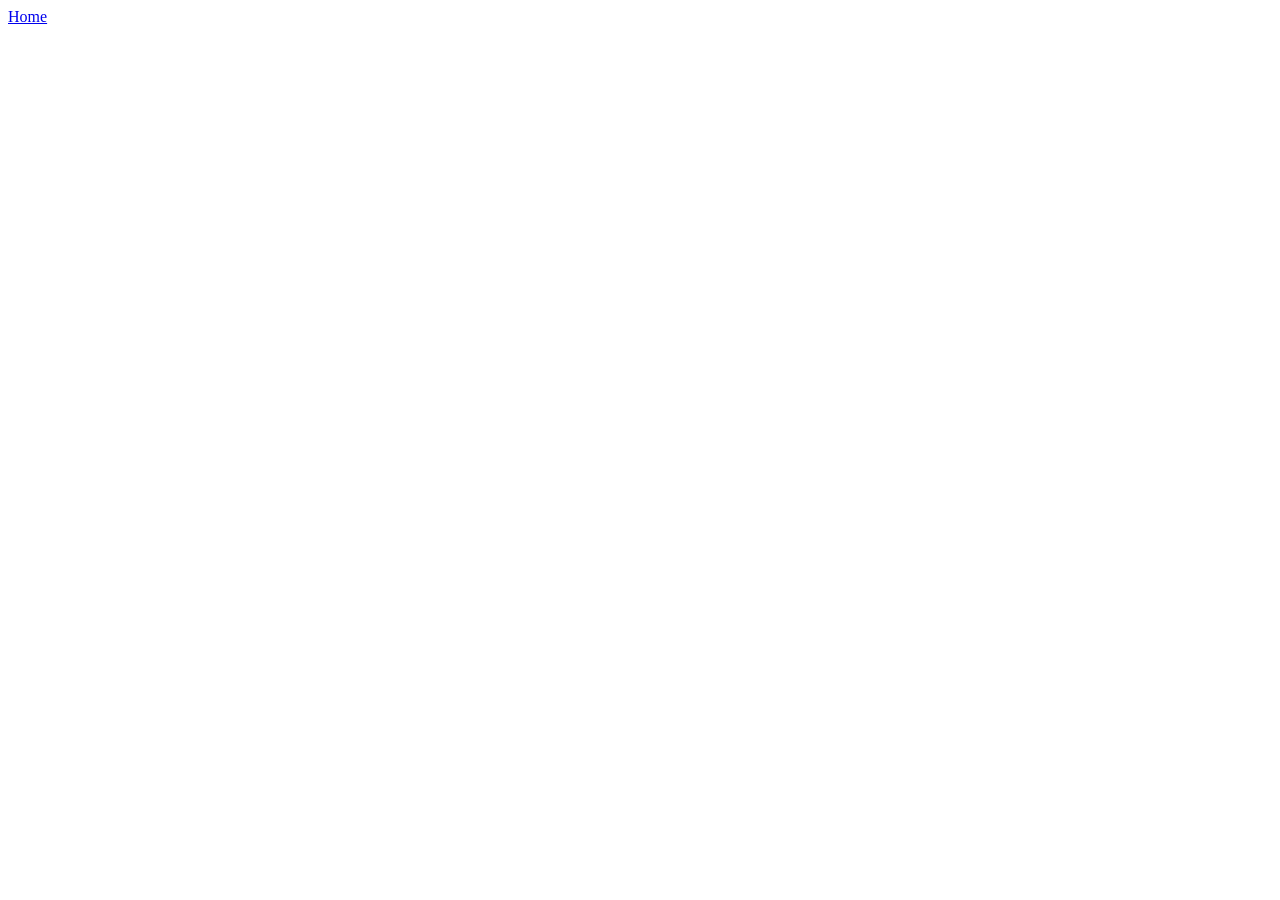
==== index.html @ dd66a7cf "Initial commit" ====
<!DOCTYPE html>
<html lang="en">
<head>
    <meta charset="UTF-8">
    <meta name="viewport" content="width=device-width, initial-scale=1.0">
    <title>Portal Page 1</title>
</head>

<body>
    <header>
        <nav>
            <a href="*">Home</a>
            <a href="*"></a>
        </nav>
    </header>
    <main>
        <h1
        <div>
            <ing src="" alt="" 
        </div>
    </main>
    </footer></footer>
</body>
</main>
</html>
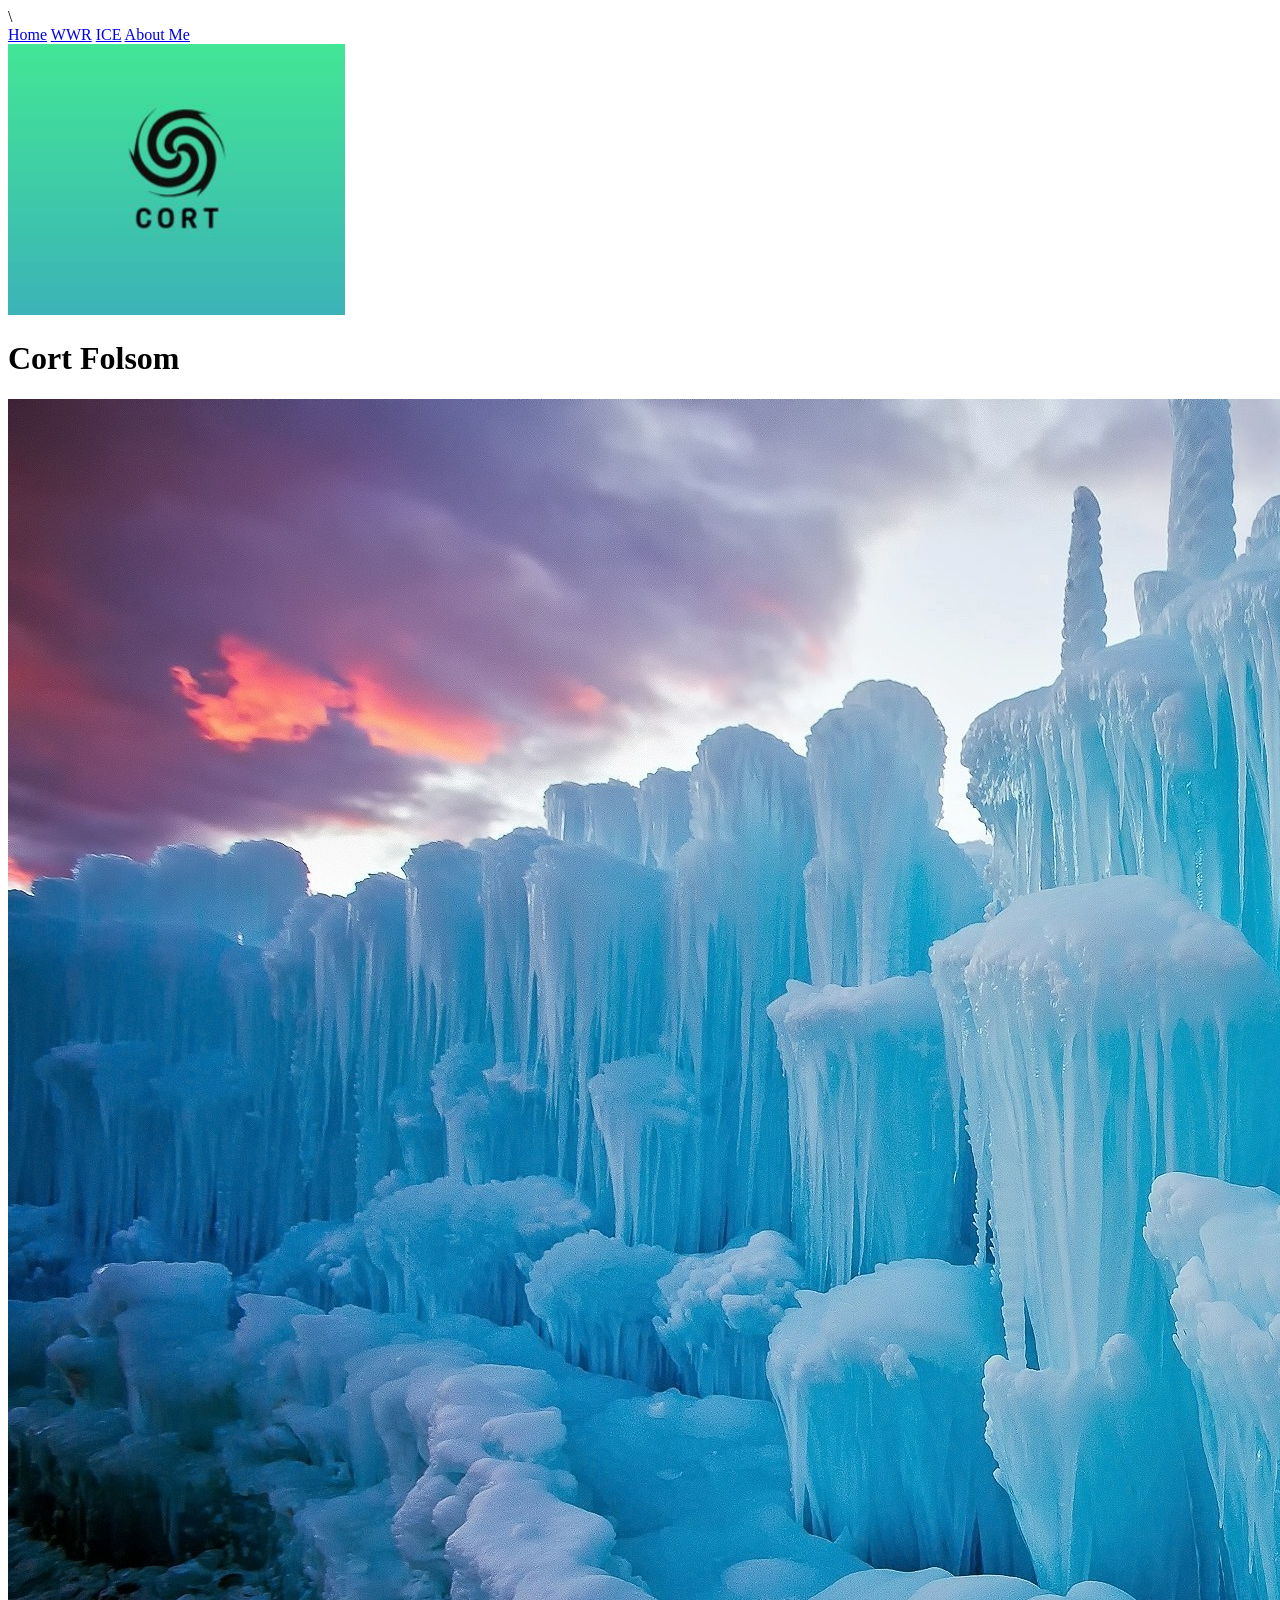
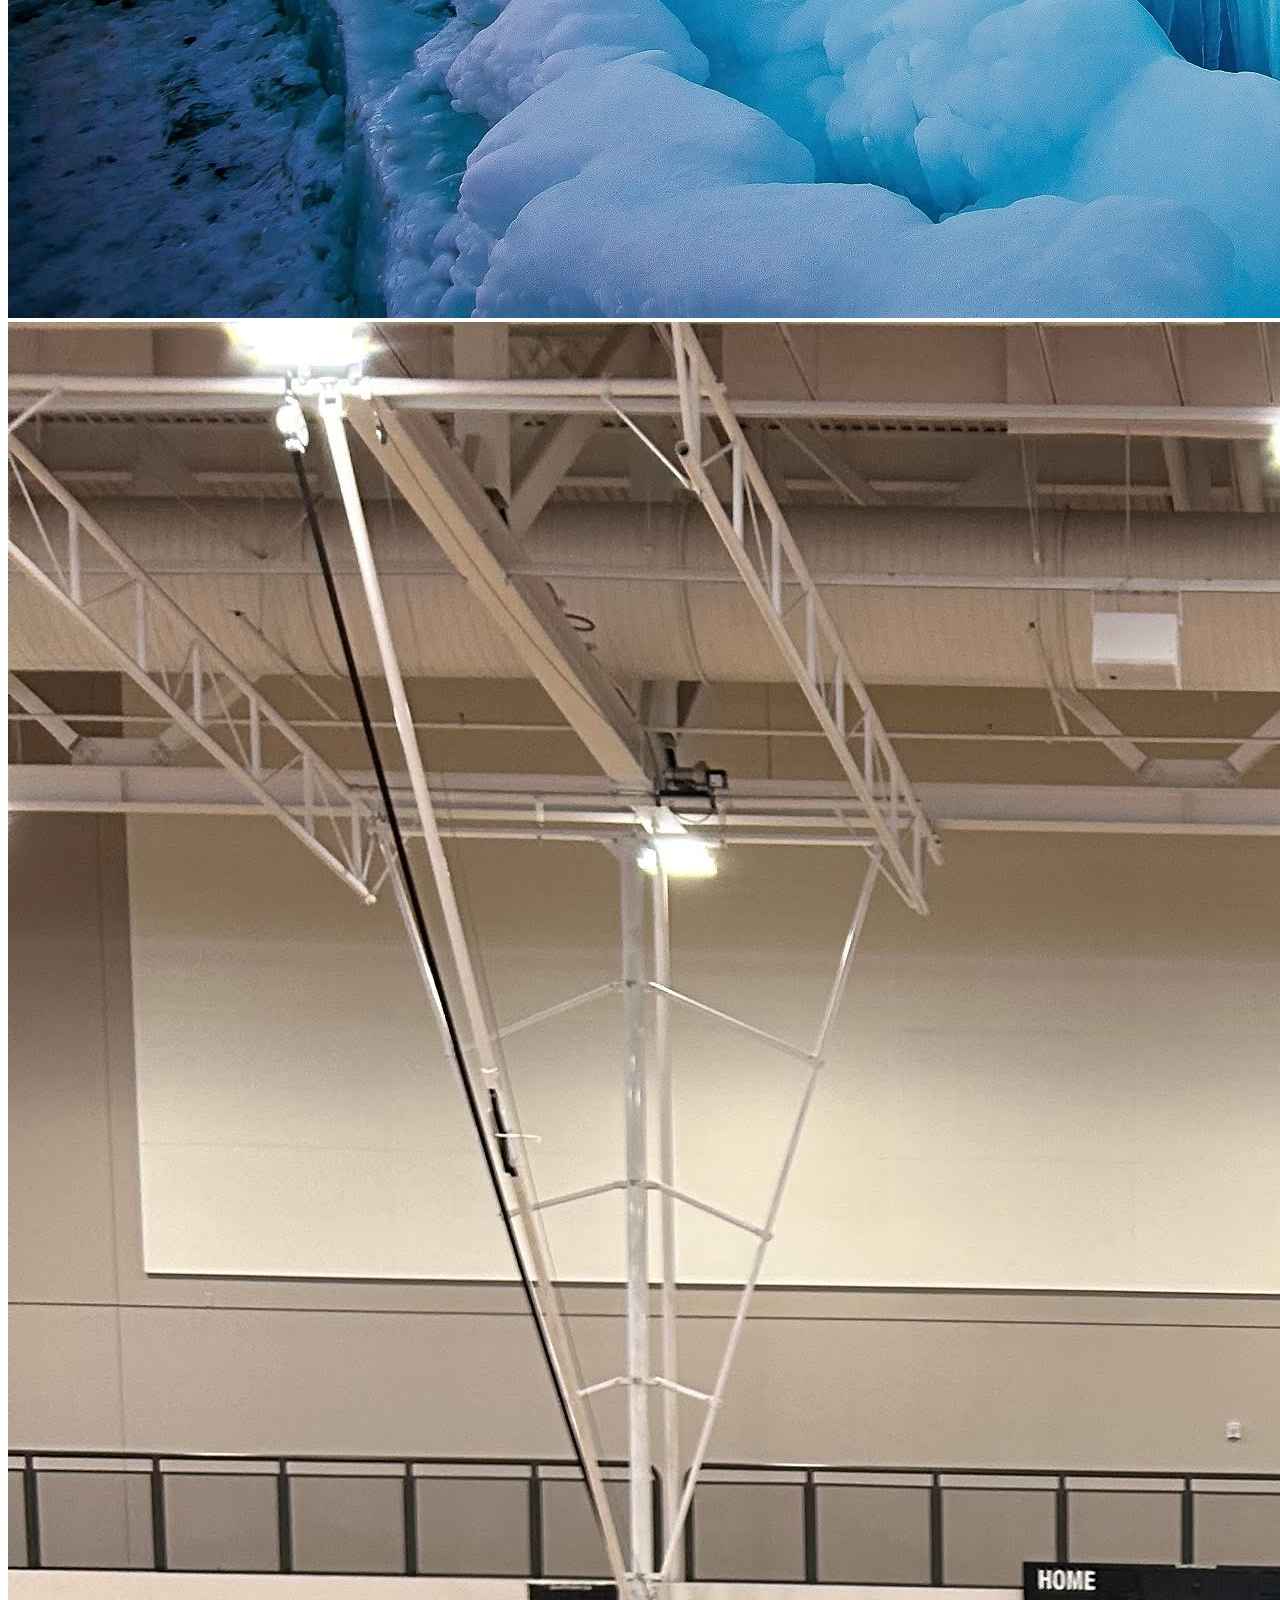
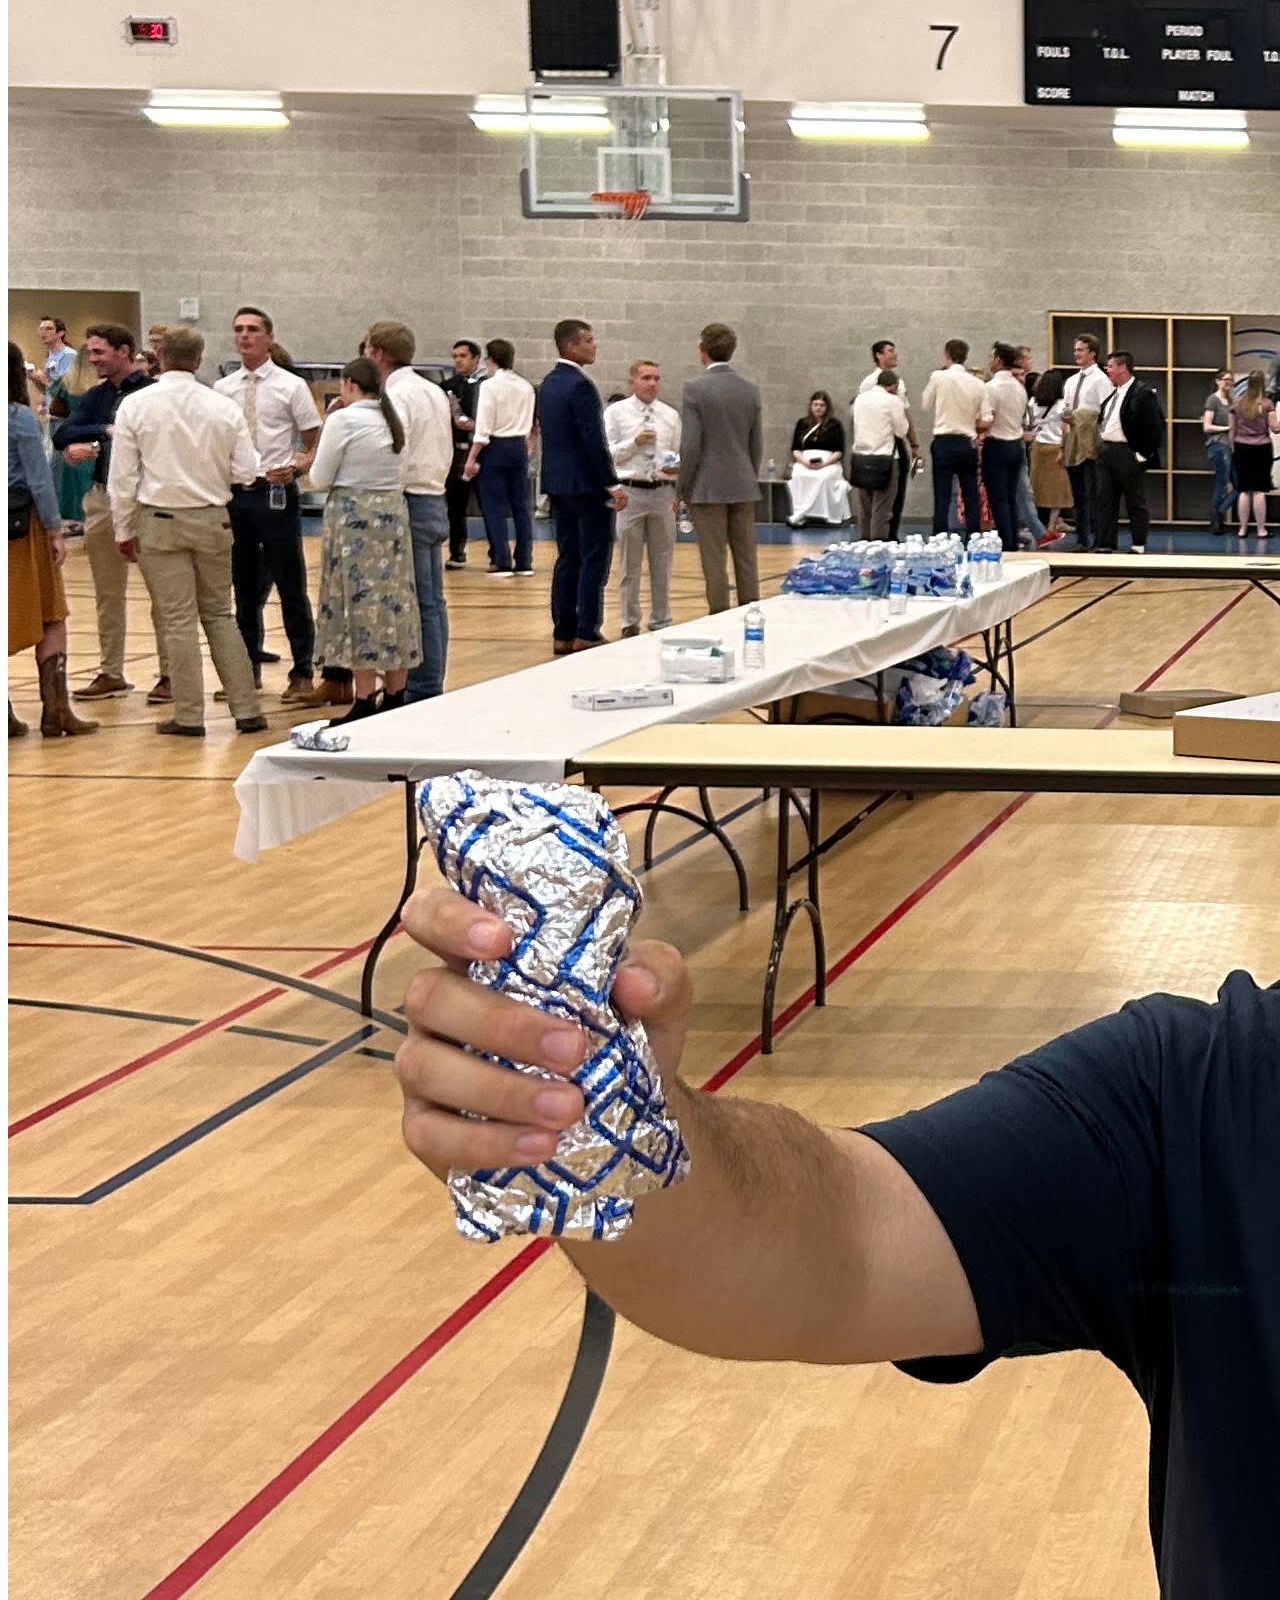
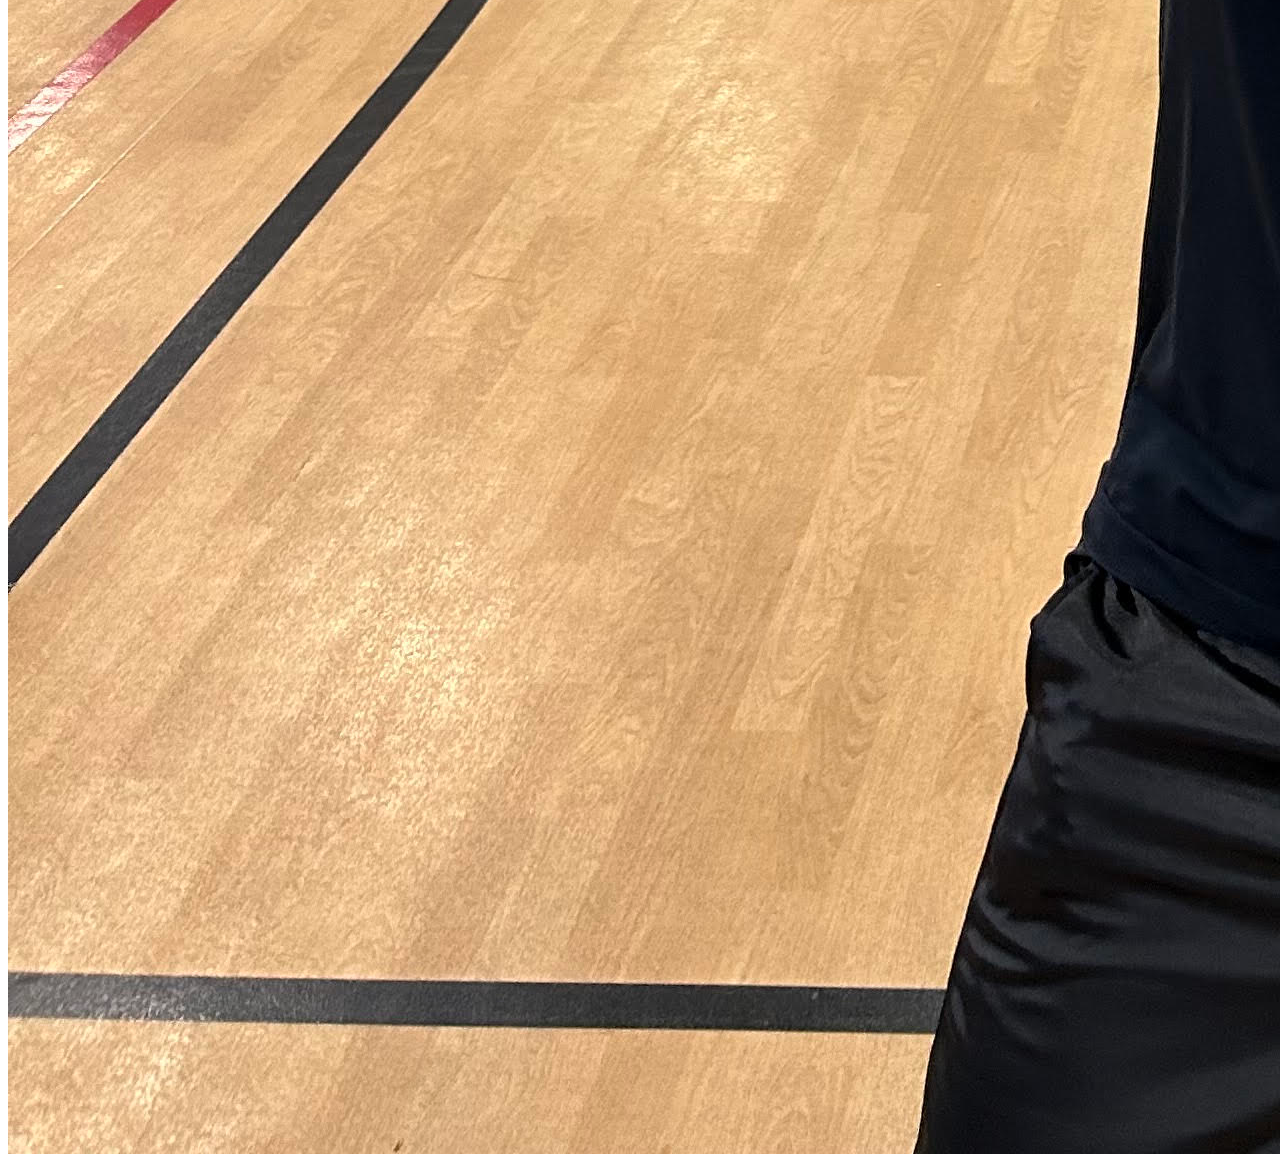
==== commit 766e01bc: "Plan for html" ====
--- a/index.html
+++ b/index.html
@@ -3,20 +3,30 @@
 <head>
     <meta charset="UTF-8">
     <meta name="viewport" content="width=device-width, initial-scale=1.0">
-    <title>Portal Page 1</title>
+    <title>Portal Page 1</title>\
+    <link rel="stylesheet" href="portal.css">
 </head>
 
 <body>
     <header>
         <nav>
             <a href="*">Home</a>
-            <a href="*"></a>
+            <a href="*">WWR</a>
+            <a href="*">ICE</a>
+            <a href="*">About Me</a>
         </nav>
     </header>
+     <a id="logo link" href="index.html">
+            <img class="logo" src="images/Website_logo.png" alt="Cort Logo">
+    </a>
     <main>
-        <h1
-        <div>
-            <ing src="" alt="" 
+        <h1>Cort Folsom</h1>
+        <p></p>
+        <div id ="ICE Box">
+            <img id="ice-img" img src="images/ice-landscape.jpg" alt="ICE Challenges">
+        </div>
+        <div id ="AboutMe Box">
+            <img id="burrito-img" img src="images/burrito-cort.jpg" alt="">
         </div>
     </main>
     </footer></footer>
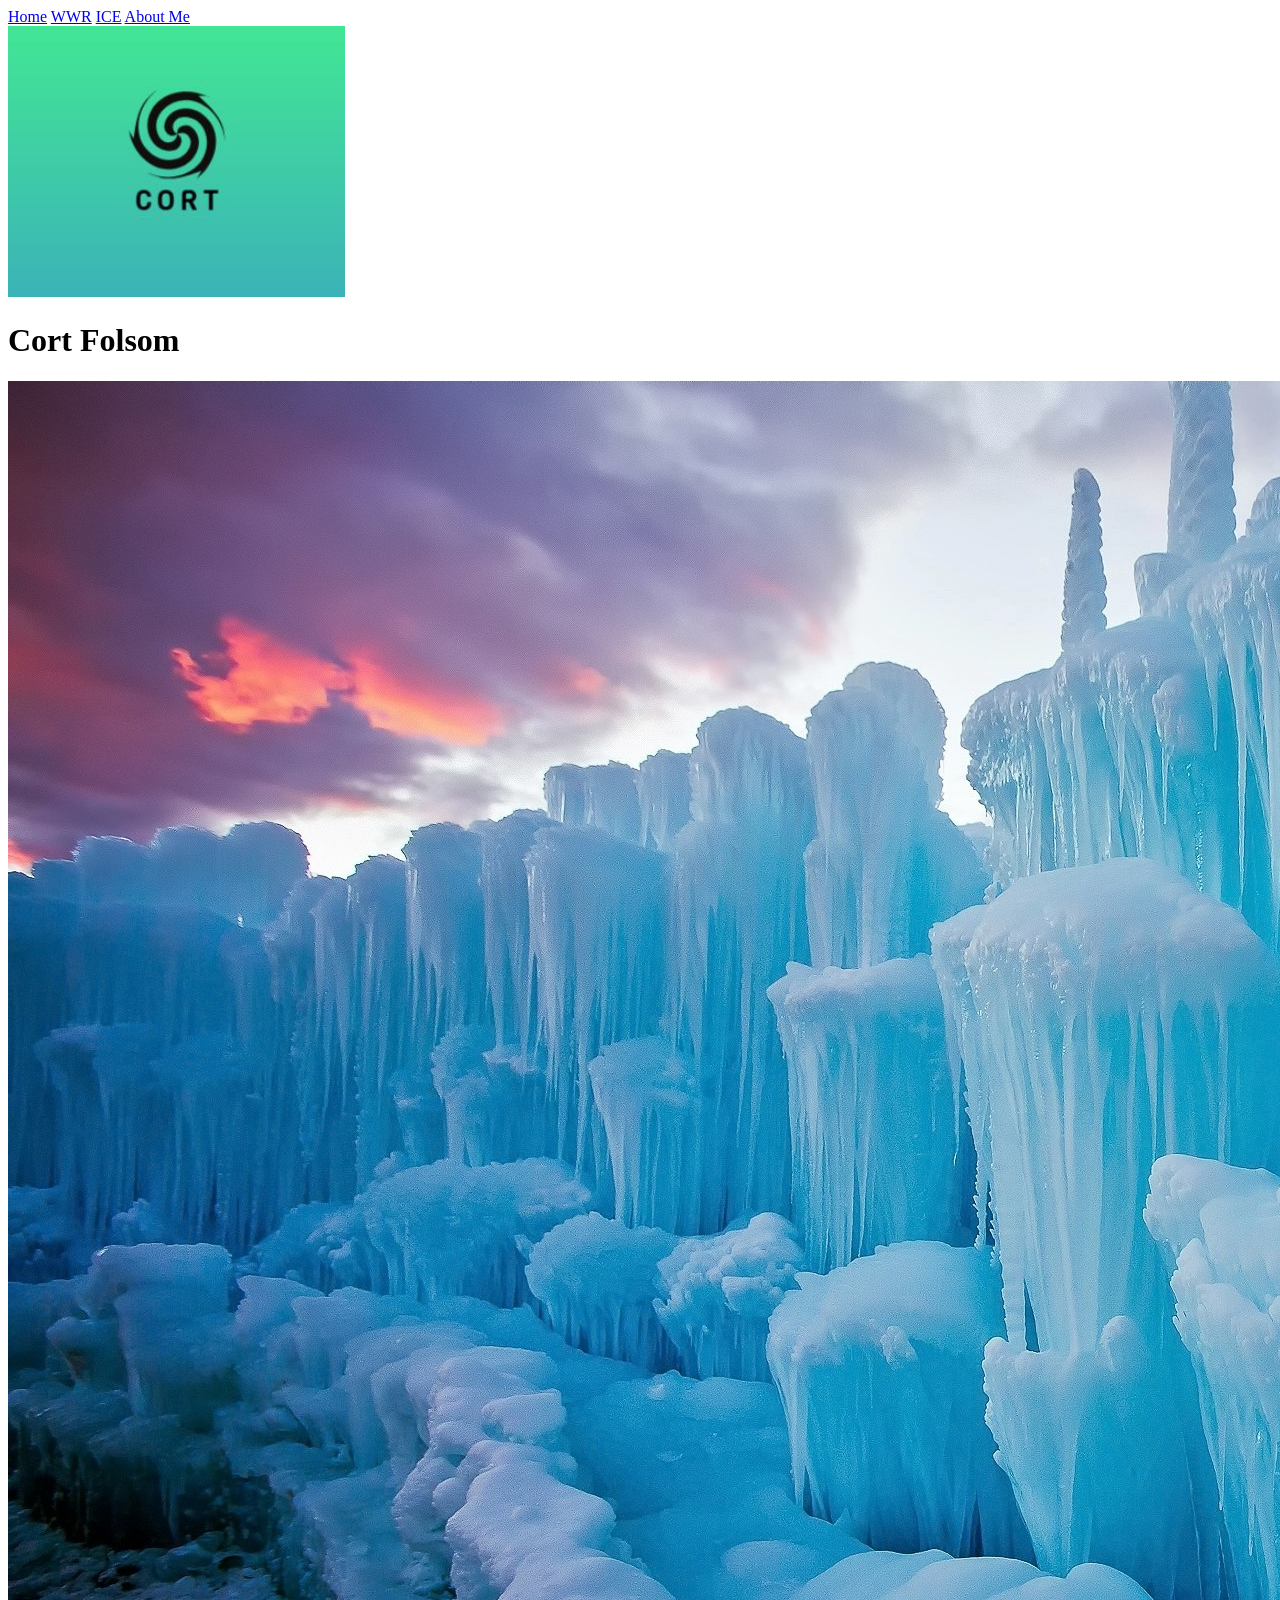
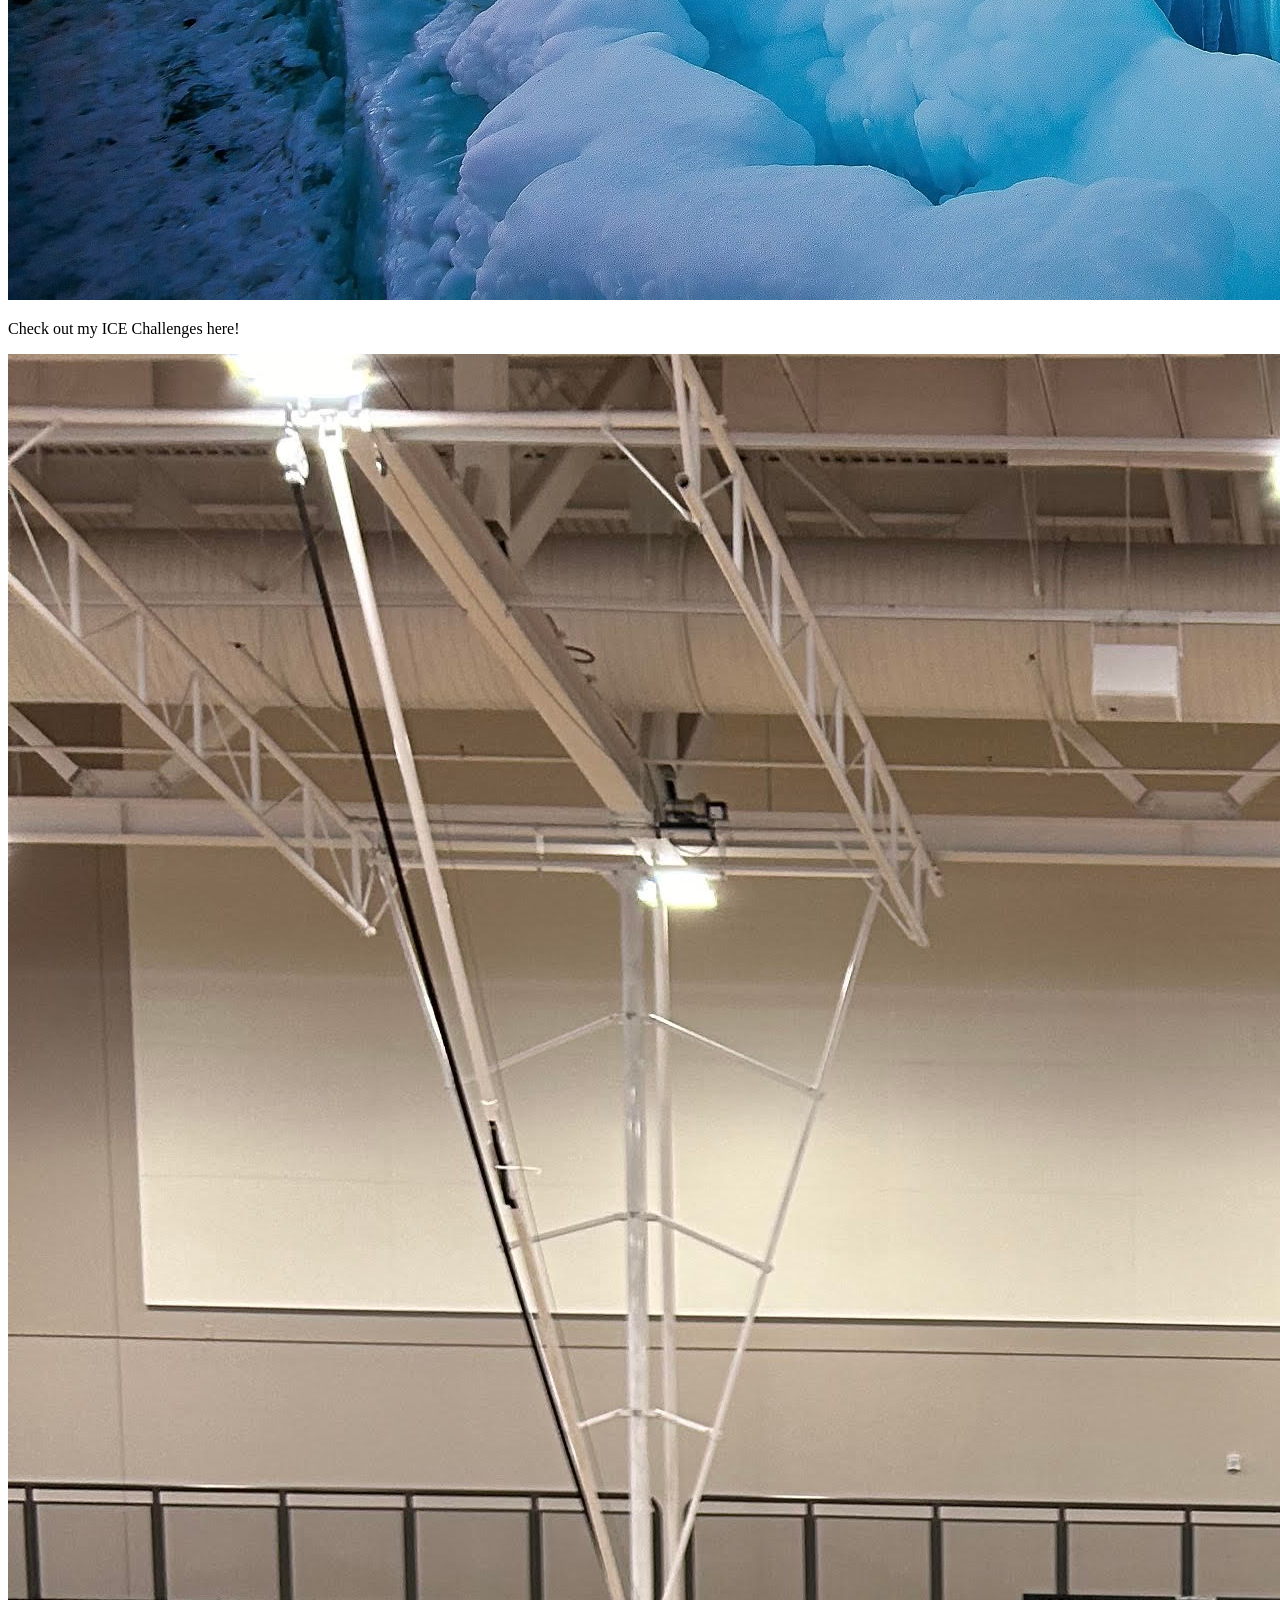
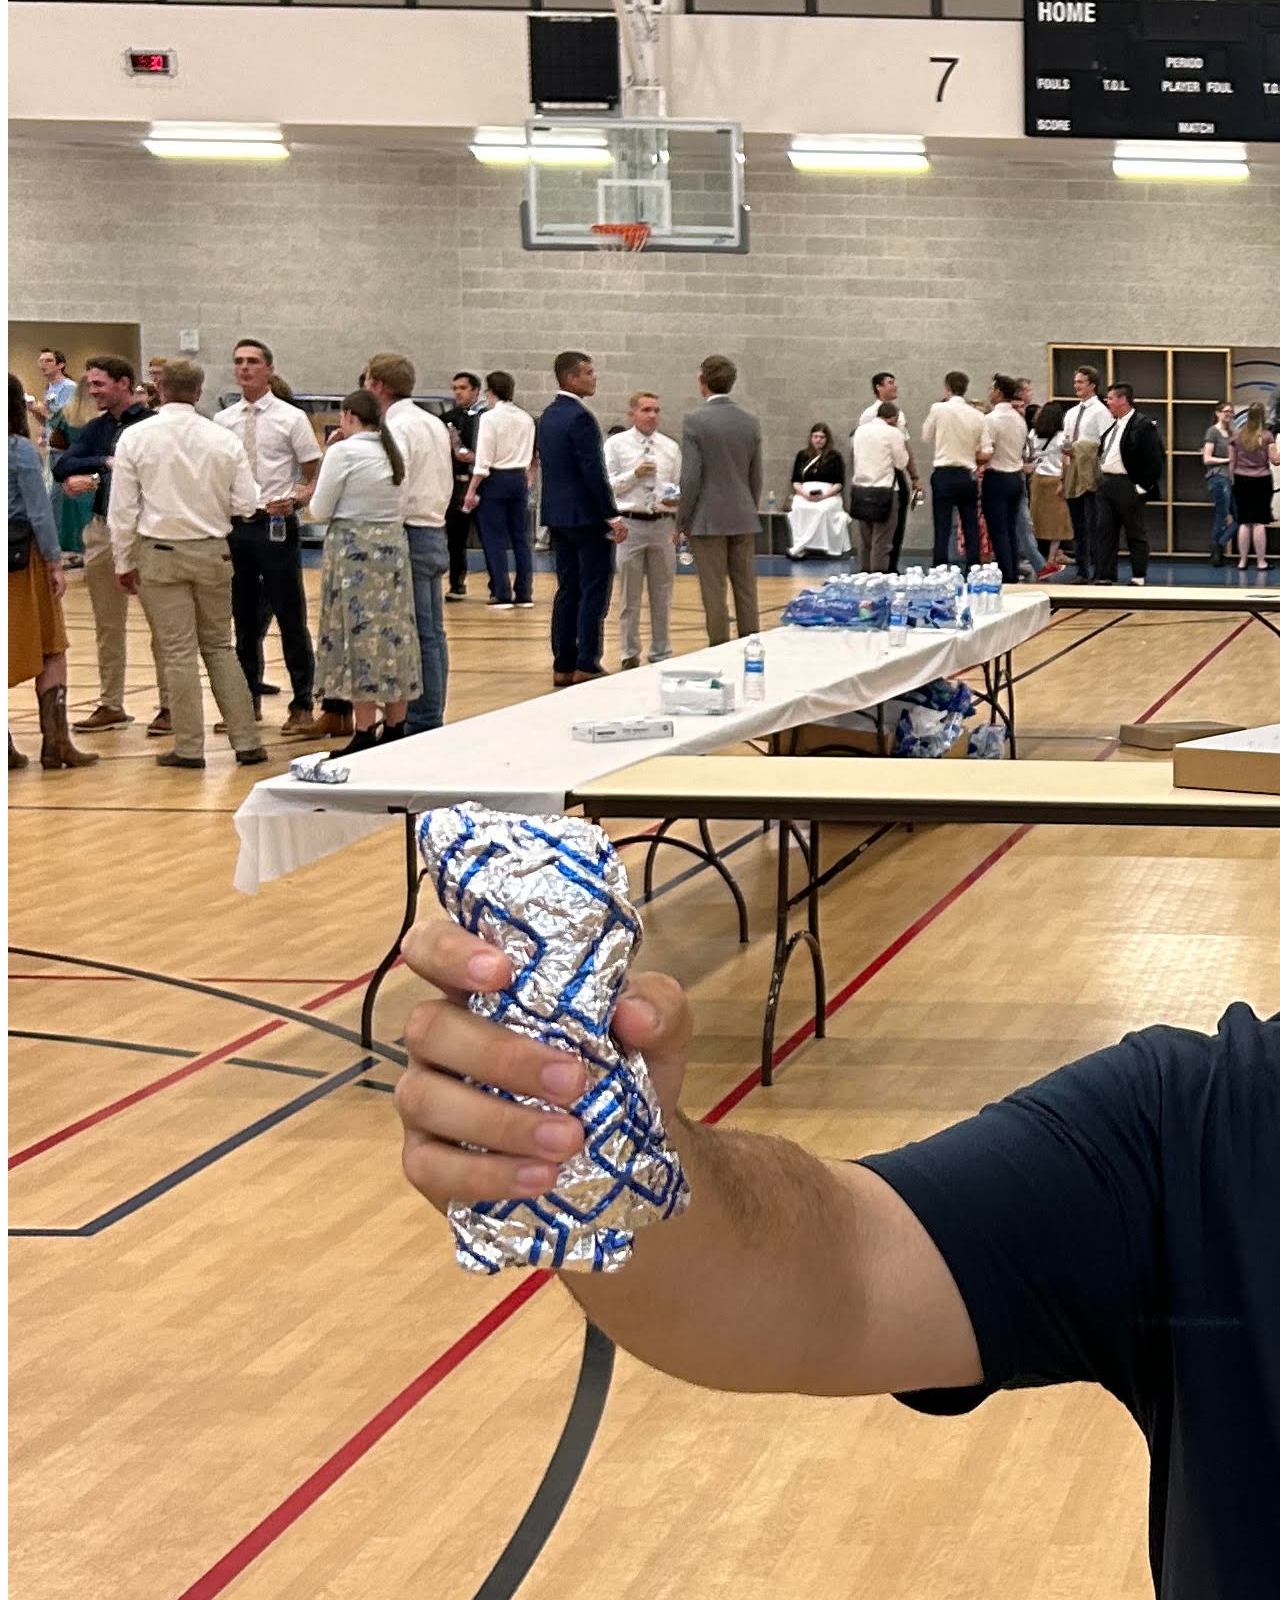
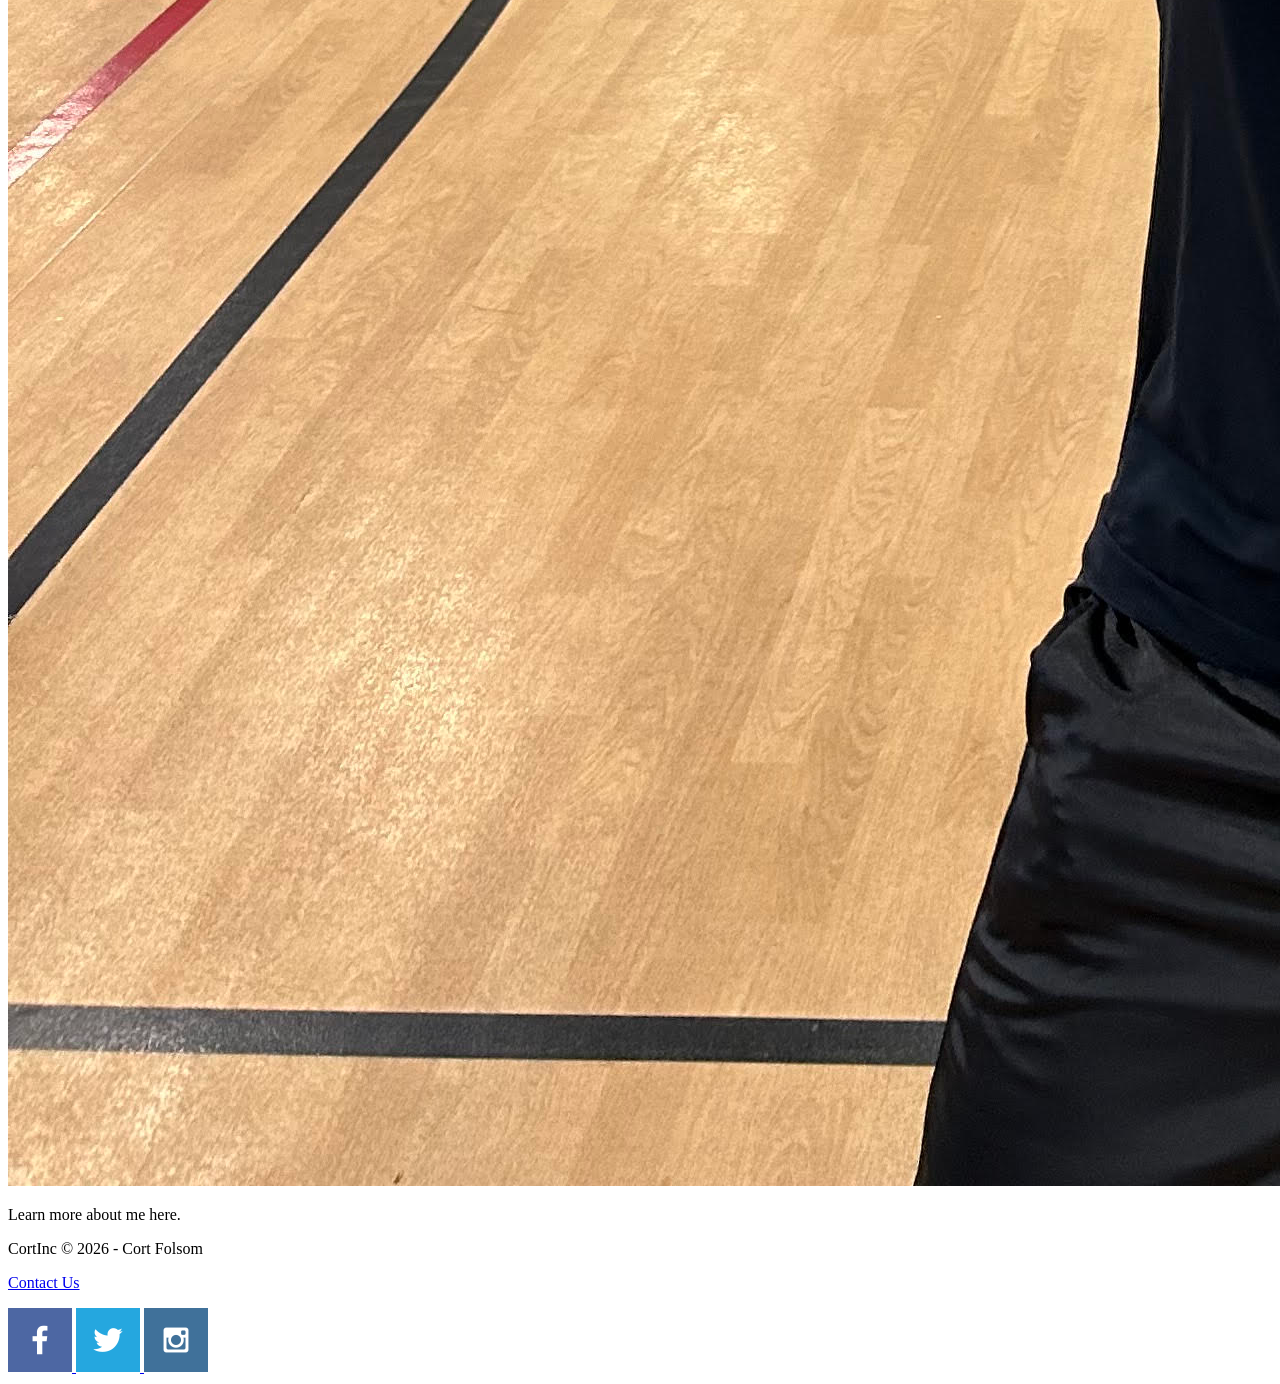
==== commit 8fec4ec1: "Added a footer and title" ====
--- a/index.html
+++ b/index.html
@@ -3,7 +3,7 @@
 <head>
     <meta charset="UTF-8">
     <meta name="viewport" content="width=device-width, initial-scale=1.0">
-    <title>Portal Page 1</title>\
+    <title> Cort's Portal Page | Home </title>
     <link rel="stylesheet" href="portal.css">
 </head>
 
@@ -25,11 +25,25 @@
         <div id ="ICE Box">
             <img id="ice-img" img src="images/ice-landscape.jpg" alt="ICE Challenges">
         </div>
+        <p>Check out my ICE Challenges here!</p>
         <div id ="AboutMe Box">
             <img id="burrito-img" img src="images/burrito-cort.jpg" alt="">
         </div>
+        <p>Learn more about me here.</p>
     </main>
-    </footer></footer>
+    </footer><p>CortInc &copy; 2026 - Cort Folsom</p>
+    <p><a href="contactus.html">Contact Us</a></p>
+    <div class="social">
+        <a href="https://facebook.com" target="_blank">
+            <img src="images/facebook.png"  alt="fb icon">
+        </a>
+        <a href="https://twitter.com" target="_blank">
+            <img src="images/twitter.png" alt="twitter icon">
+        </a>
+        <a href="https://instagram.com" target="_blank">
+            <img src="images/instagram.png" alt="instagram icon">
+        </a>
+    </footer>
 </body>
 </main>
 </html>
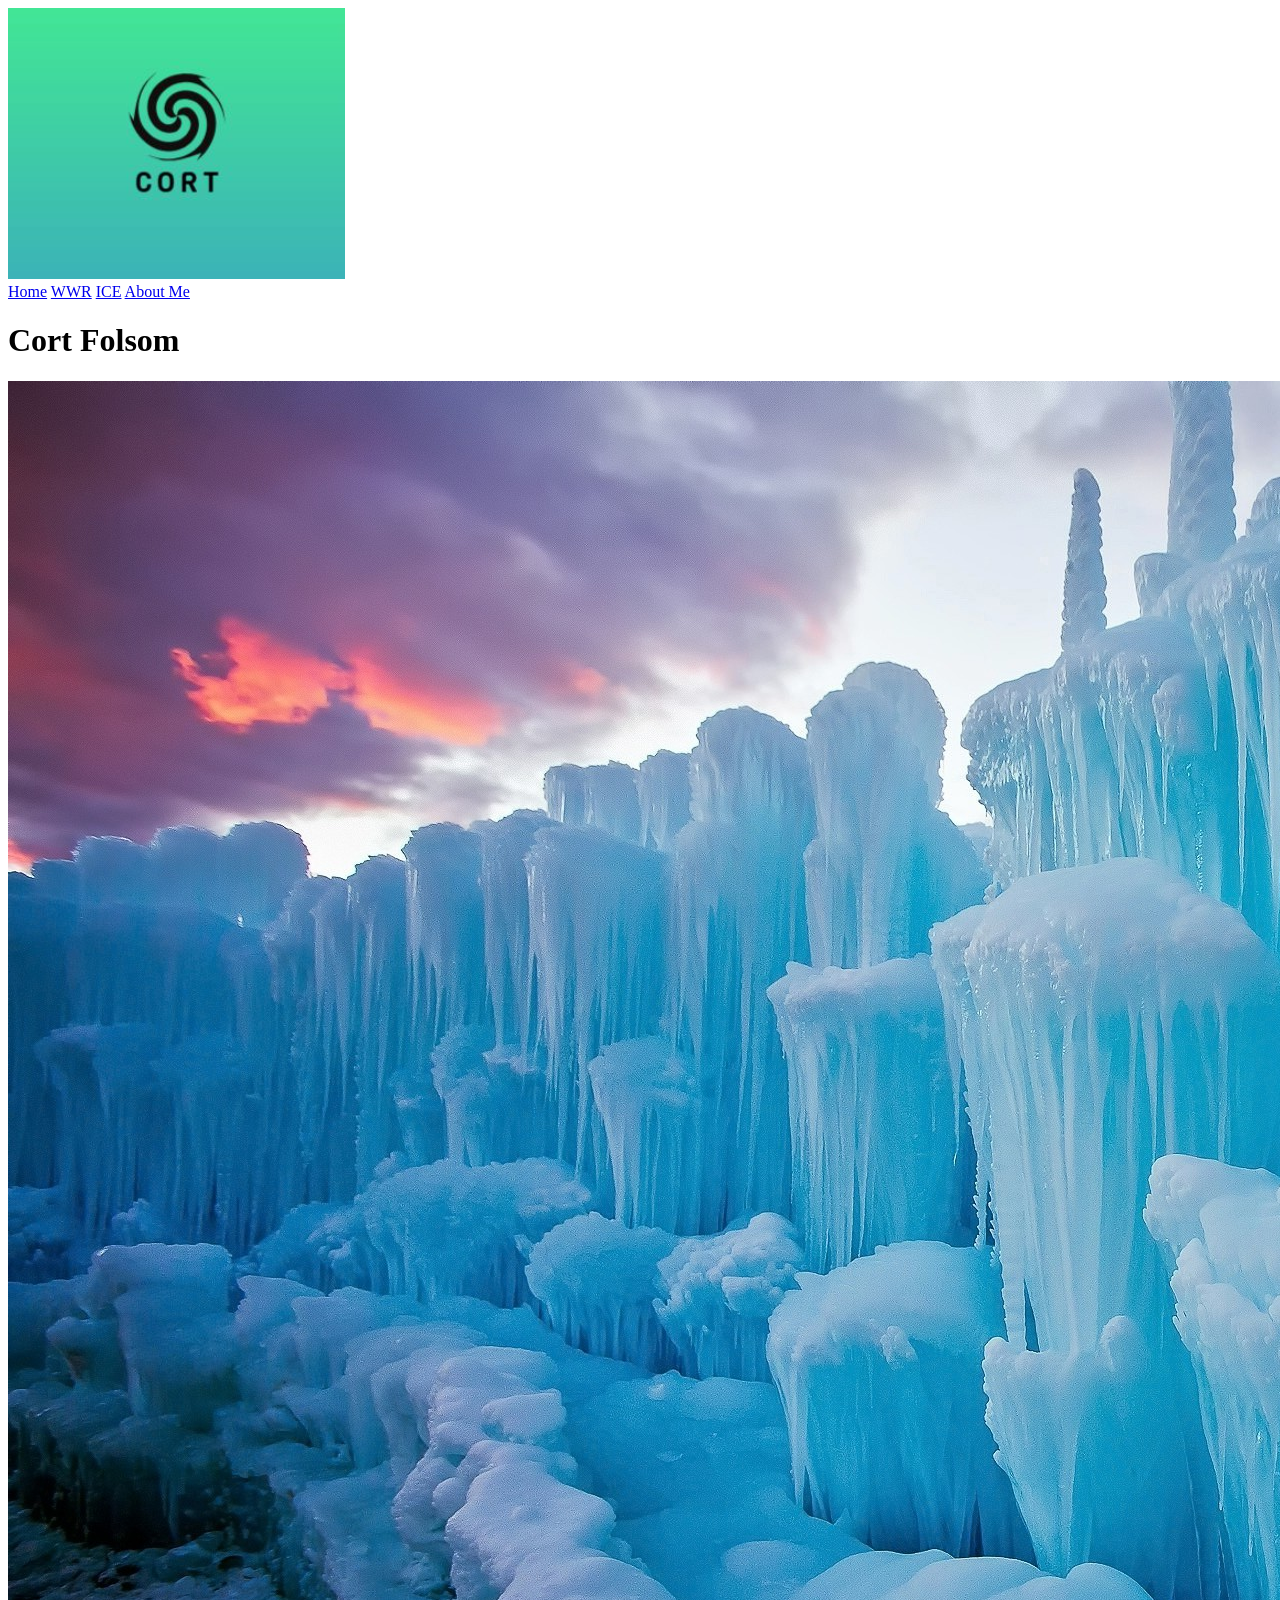
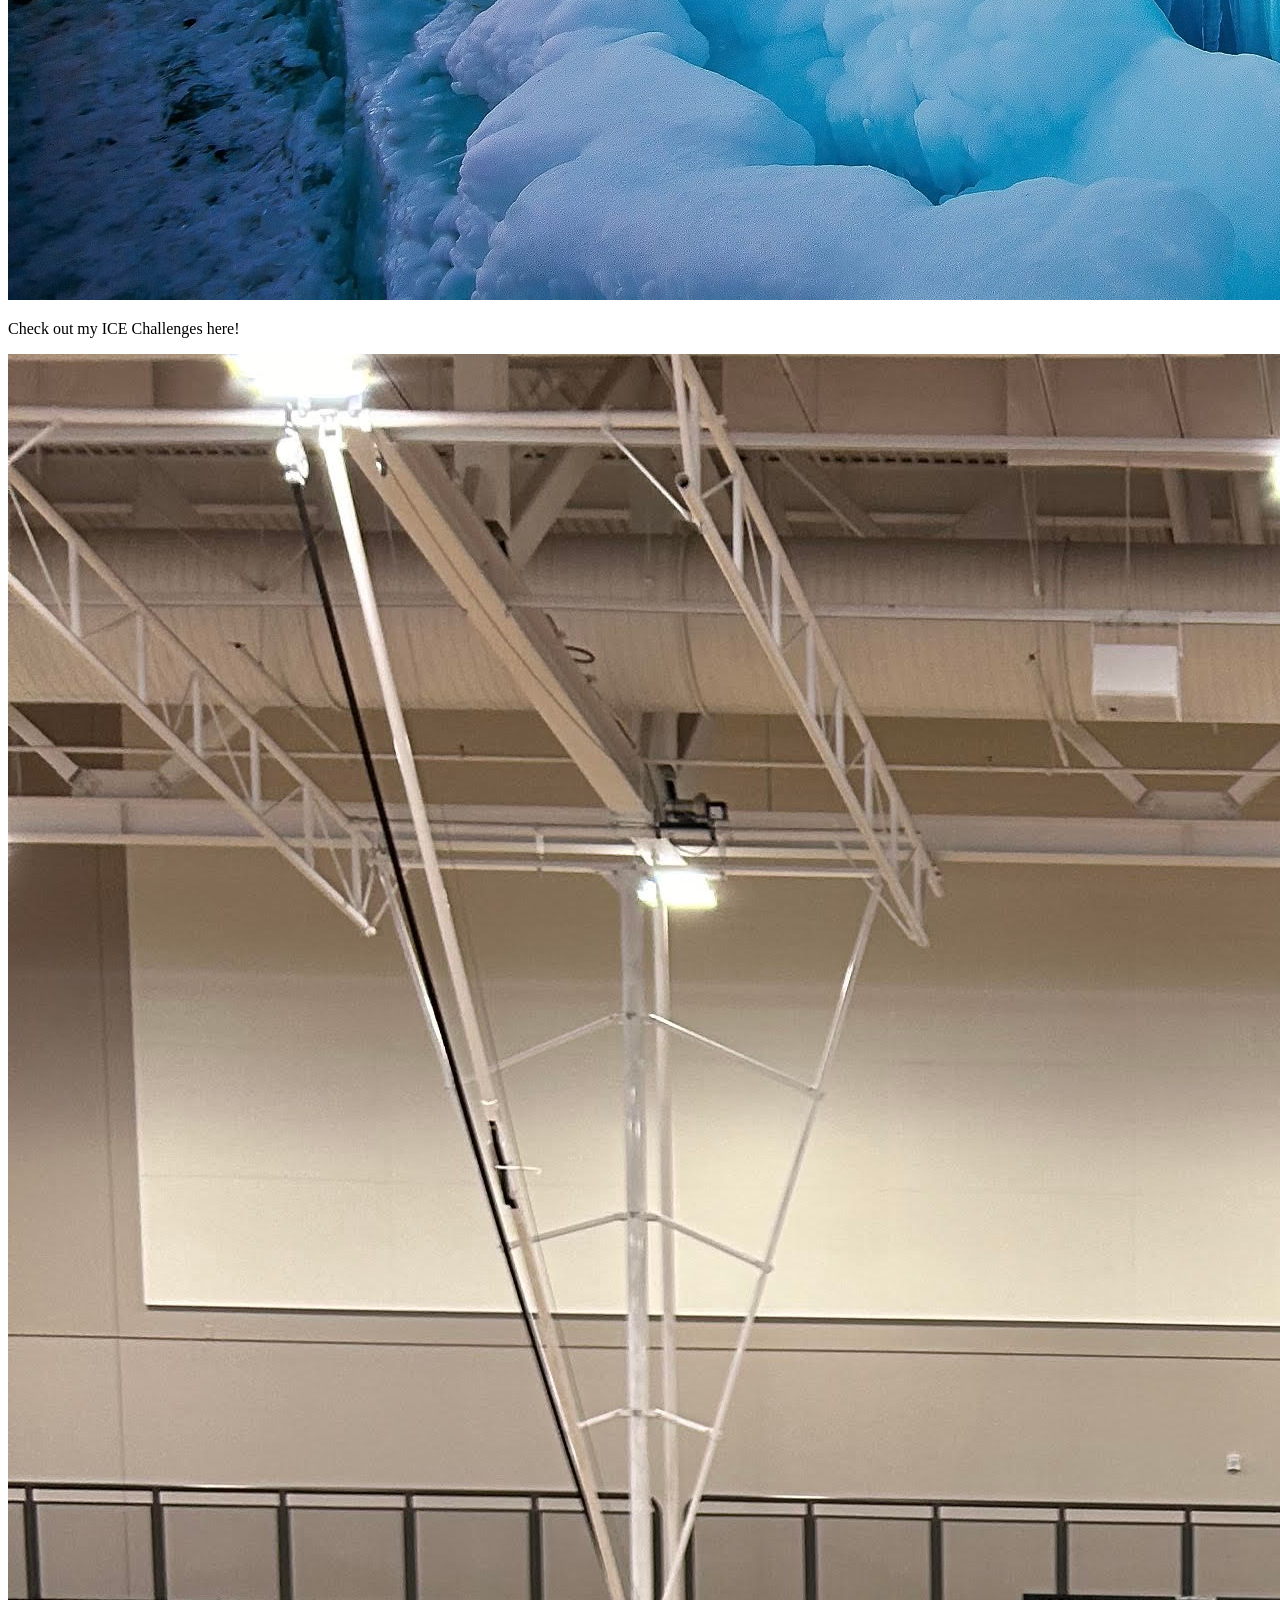
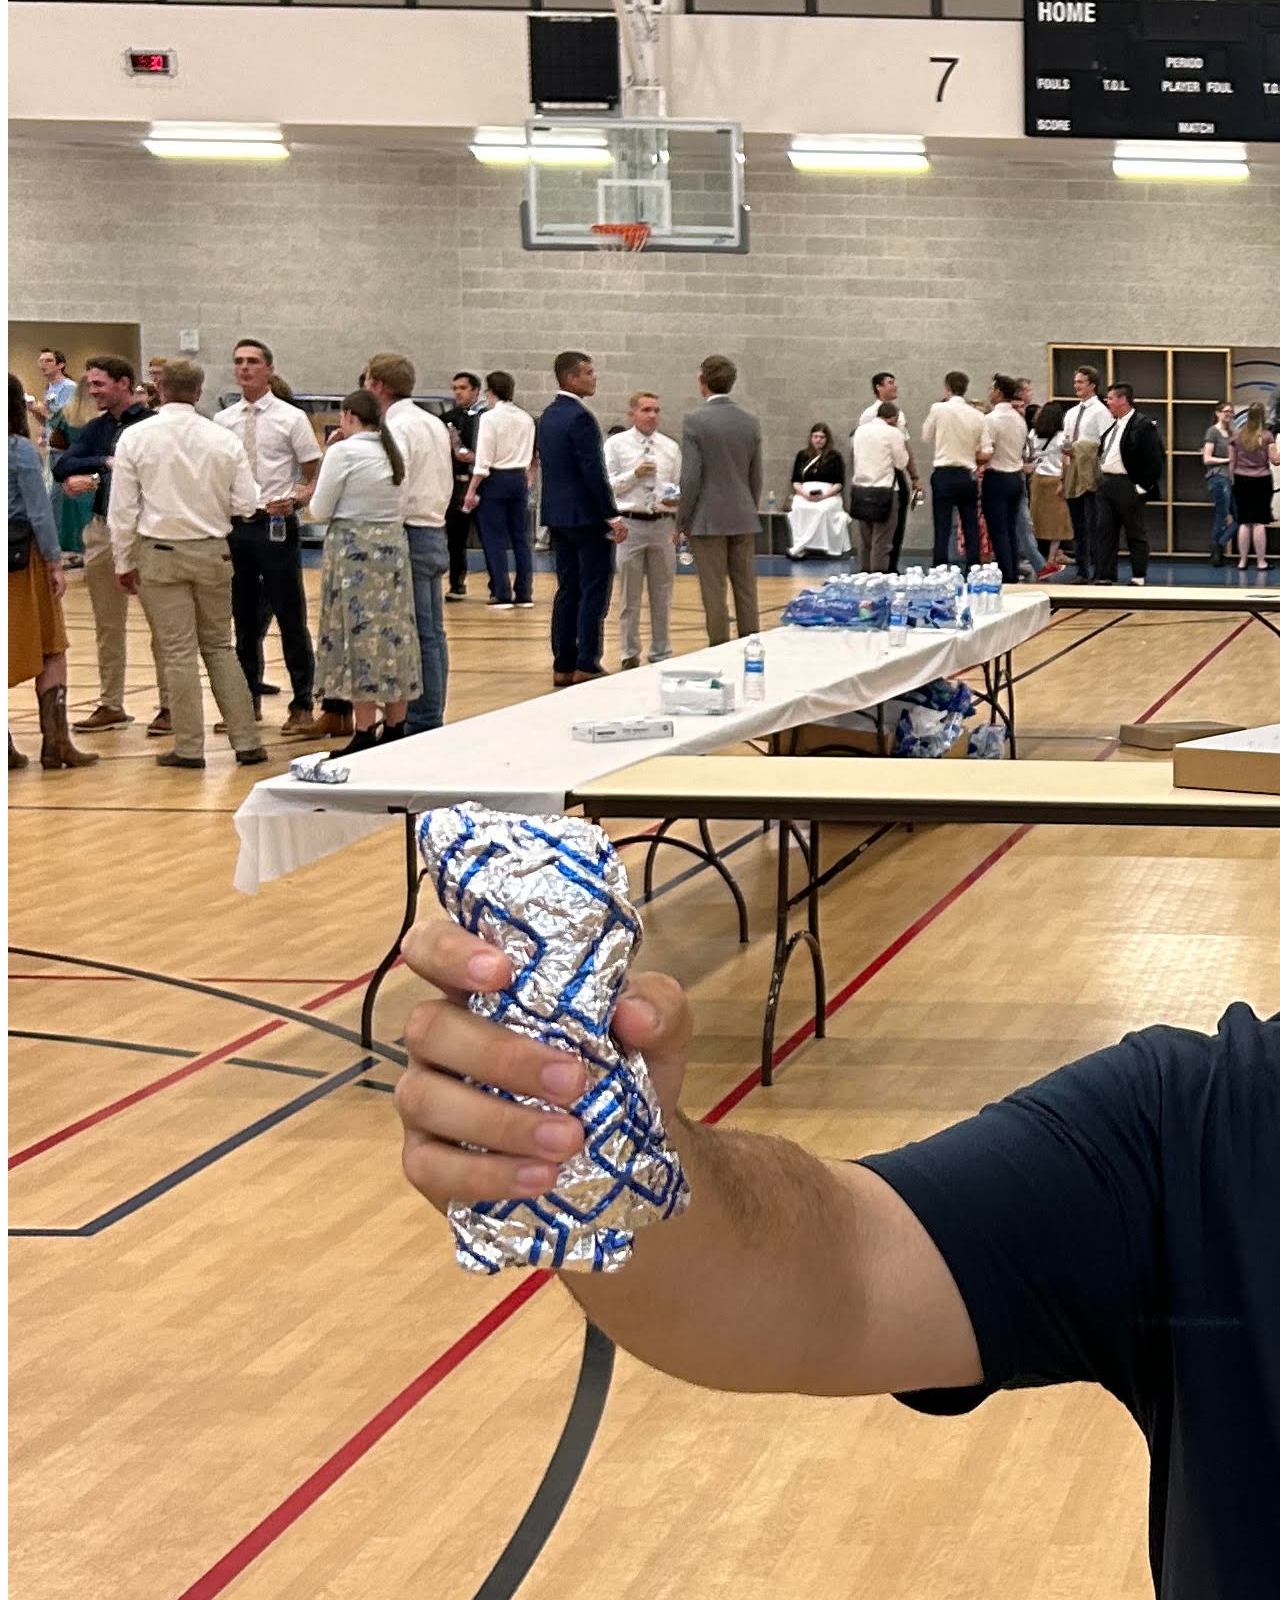
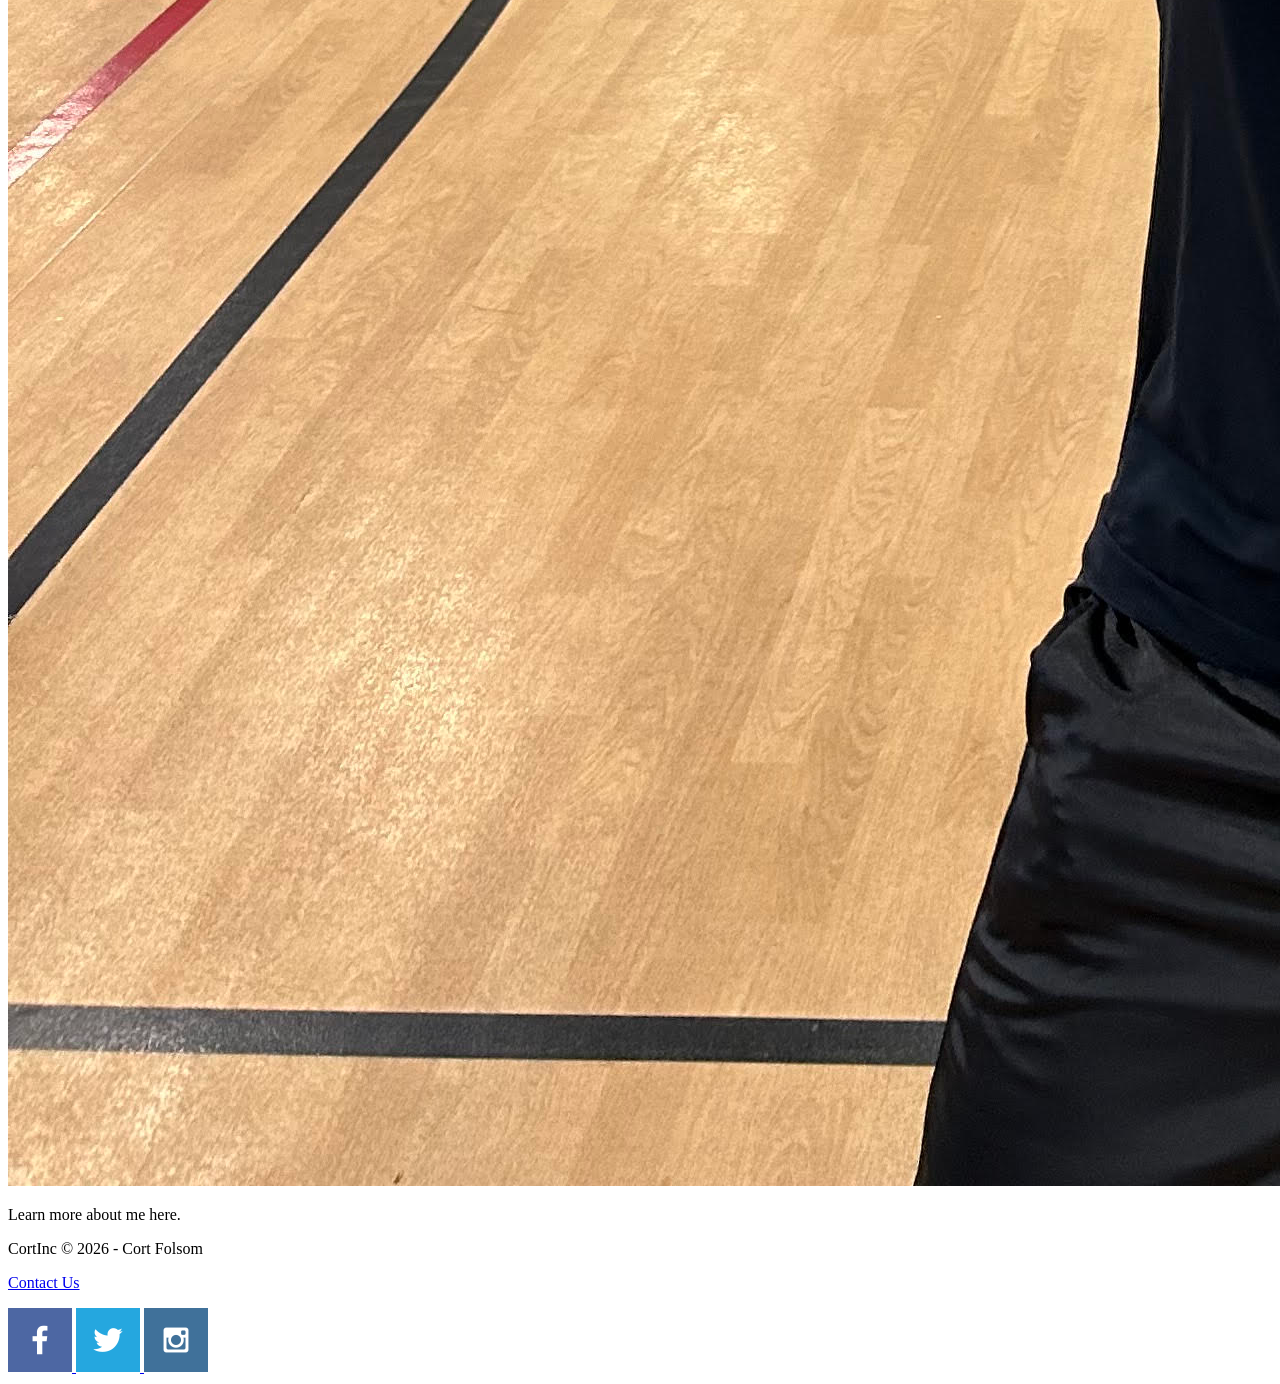
==== commit 3342201a: "I fixed the nav" ====
--- a/index.html
+++ b/index.html
@@ -9,16 +9,17 @@
 
 <body>
     <header>
+        <a id="logo link" href="index.html">
+            <img class="logo" src="images/Website_logo.png" alt="Cort Logo">
+        </a>
         <nav>
-            <a href="*">Home</a>
+            <a href="index.html">Home</a>
             <a href="*">WWR</a>
             <a href="*">ICE</a>
             <a href="*">About Me</a>
         </nav>
+        
     </header>
-     <a id="logo link" href="index.html">
-            <img class="logo" src="images/Website_logo.png" alt="Cort Logo">
-    </a>
     <main>
         <h1>Cort Folsom</h1>
         <p></p>
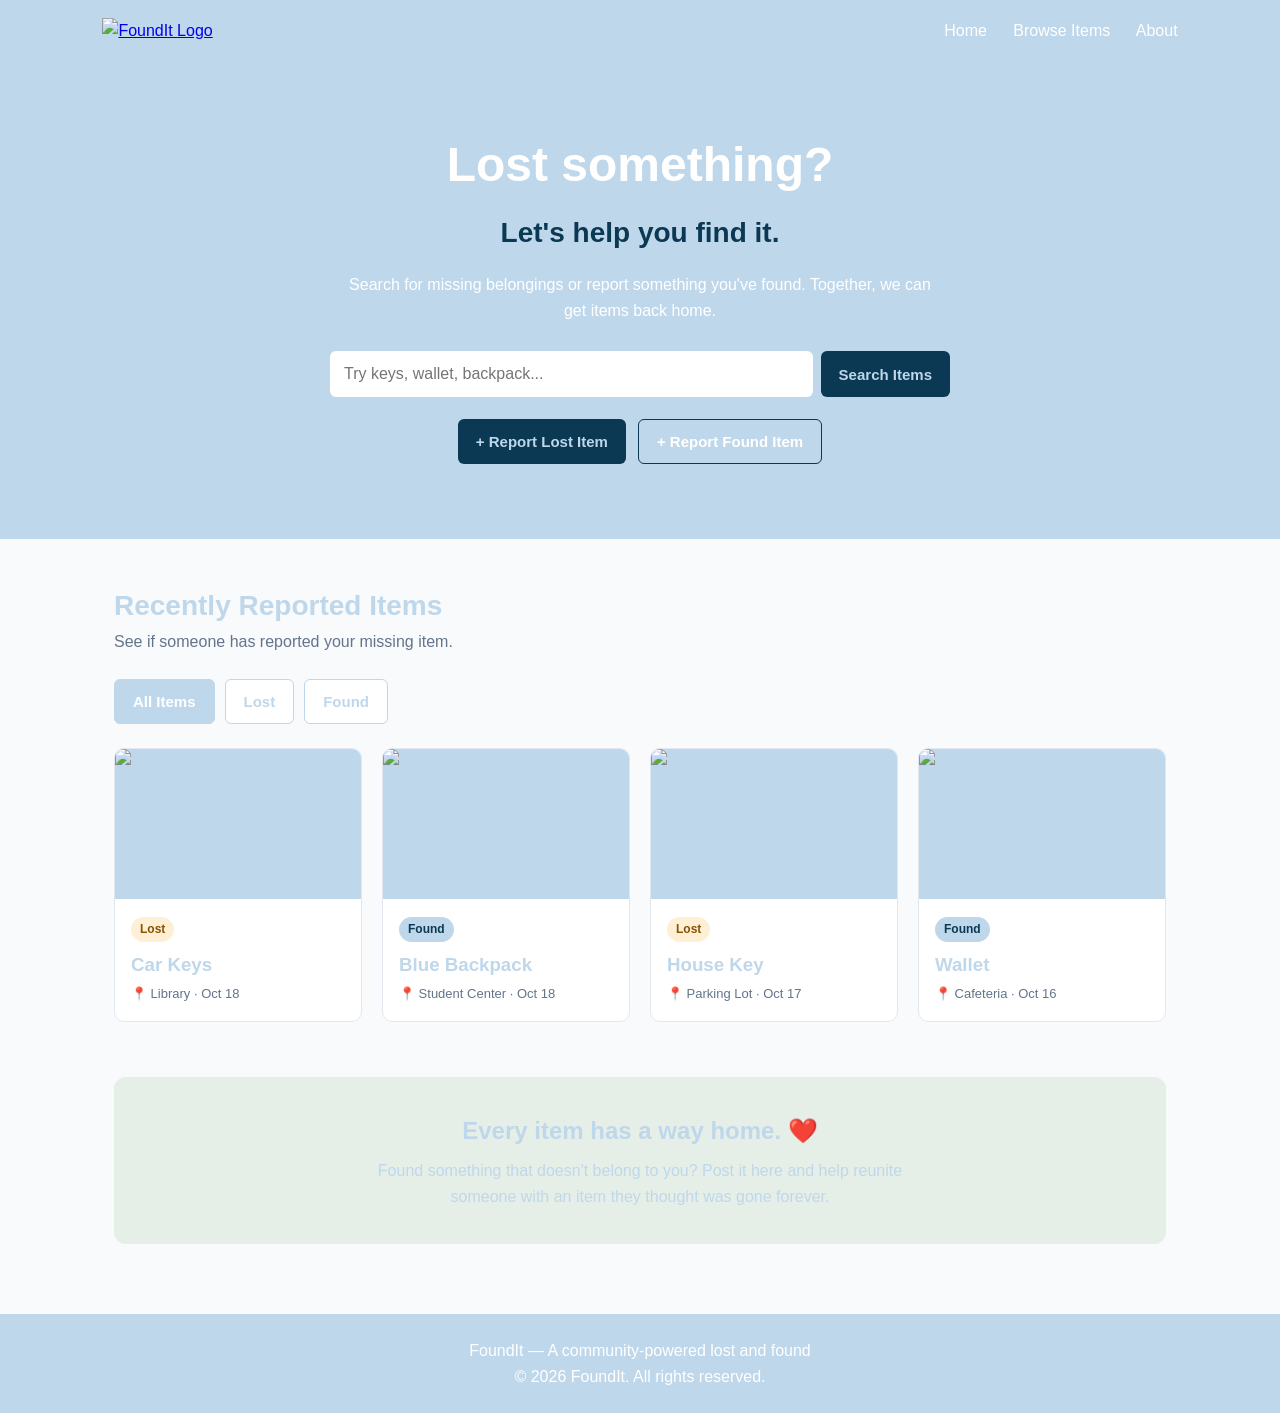
==== commit 21e09508: "Added width to logo and fixed final green color" ====
--- a/index.html
+++ b/index.html
@@ -1,50 +1,219 @@
-<!DOCTYPE html>
-<html lang="en">
-<head>
-    <meta charset="UTF-8">
-    <meta name="viewport" content="width=device-width, initial-scale=1.0">
-    <title> Cort's Portal Page | Home </title>
-    <link rel="stylesheet" href="portal.css">
-</head>
-
-<body>
-    <header>
-        <a id="logo link" href="index.html">
-            <img class="logo" src="images/Website_logo.png" alt="Cort Logo">
-        </a>
-        <nav>
-            <a href="index.html">Home</a>
-            <a href="*">WWR</a>
-            <a href="*">ICE</a>
-            <a href="*">About Me</a>
-        </nav>
-        
-    </header>
-    <main>
-        <h1>Cort Folsom</h1>
-        <p></p>
-        <div id ="ICE Box">
-            <img id="ice-img" img src="images/ice-landscape.jpg" alt="ICE Challenges">
-        </div>
-        <p>Check out my ICE Challenges here!</p>
-        <div id ="AboutMe Box">
-            <img id="burrito-img" img src="images/burrito-cort.jpg" alt="">
-        </div>
-        <p>Learn more about me here.</p>
-    </main>
-    </footer><p>CortInc &copy; 2026 - Cort Folsom</p>
-    <p><a href="contactus.html">Contact Us</a></p>
-    <div class="social">
-        <a href="https://facebook.com" target="_blank">
-            <img src="images/facebook.png"  alt="fb icon">
-        </a>
-        <a href="https://twitter.com" target="_blank">
-            <img src="images/twitter.png" alt="twitter icon">
-        </a>
-        <a href="https://instagram.com" target="_blank">
-            <img src="images/instagram.png" alt="instagram icon">
-        </a>
-    </footer>
-</body>
-</main>
-</html>+<!DOCTYPE html>
+<html lang="en">
+<head>
+  <meta charset="UTF-8">
+  <meta name="viewport" content="width=device-width, initial-scale=1.0">
+  <title>FoundIt | Lost & Found</title>
+  <link rel="stylesheet" href="styles.css">
+</head>
+
+<body>
+  <header>
+    <a id="logo link" href="index.html">
+            <img class="logo" src="FoundIt_logo.png" alt="FoundIt Logo">
+    </a>
+    <nav>
+      <a href="#">Home</a>
+      <a href="#items">Browse Items</a>
+      <a href="#about">About</a>
+    </nav>
+  </header>
+
+  <section class="hero">
+    <h1>Lost something?</h1>
+    <h2>Let's help you find it.</h2>
+    <p>
+      Search for missing belongings or report something
+      you've found. Together, we can get items back home.
+    </p>
+
+    <form class="search-bar" id="searchForm">
+      <input
+        type="search"
+        id="searchInput"
+        placeholder="Try keys, wallet, backpack..."
+        aria-label="Search lost and found items"
+      >
+      <button class="search-button" type="submit">
+        Search Items
+      </button>
+    </form>
+
+    <div class="actions">
+      <button class="lost-button" type="button"
+        onclick="reportItem('lost')">
+        + Report Lost Item
+      </button>
+      <button class="found-button" type="button"
+        onclick="reportItem('found')">
+        + Report Found Item
+      </button>
+    </div>
+  </section>
+
+  <main>
+    <section id="items">
+      <div class="section-heading">
+        <h2>Recently Reported Items</h2>
+        <p>See if someone has reported your missing item.</p>
+      </div>
+
+      <div class="filters">
+        <button class="filter-button active"
+          data-filter="all">All Items</button>
+        <button class="filter-button"
+          data-filter="lost">Lost</button>
+        <button class="filter-button"
+          data-filter="found">Found</button>
+      </div>
+
+      <div class="items-grid" id="itemsGrid">
+
+        <article class="item-card"
+          data-status="lost"
+          data-search="car keys black library">
+          <div class="item-image">
+            <img src="Keys.JPG" alt="Blue car keys">
+          </div>
+          <div class="item-info">
+            <span class="status lost">Lost</span>
+            <h3>Car Keys</h3>
+            <p>📍 Library · Oct 18</p>
+          </div>
+        </article>
+
+        <article class="item-card"
+          data-status="found"
+          data-search="blue backpack student center">
+          <div class="item-image">
+            <img src="Backpack.png" alt="Blue backpack">
+          </div>
+          <div class="item-info">
+            <span class="status found">Found</span>
+            <h3>Blue Backpack</h3>
+            <p>📍 Student Center · Oct 18</p>
+          </div>
+        </article>
+
+        <article class="item-card"
+          data-status="lost"
+          data-search="house key wooden table">
+          <div class="item-image">
+            <img src="House_Key.png" alt="Silver house key">
+          </div>
+          <div class="item-info">
+            <span class="status lost">Lost</span>
+            <h3>House Key</h3>
+            <p>📍 Parking Lot · Oct 17</p>
+          </div>
+        </article>
+
+        <article class="item-card"
+          data-status="found"
+          data-search="wallet brown cafeteria">
+          <div class="item-image">
+            <img src="Wallet.png" alt="Wallet">
+          </div>
+          <div class="item-info">
+            <span class="status found">Found</span>
+            <h3>Wallet</h3>
+            <p>📍 Cafeteria · Oct 16</p>
+          </div>
+        </article>
+
+      </div>
+    </section>
+
+    <section class="callout" id="about">
+      <h2>Every item has a way home. ❤️</h2>
+      <p>
+        Found something that doesn't belong to you?
+        Post it here and help reunite someone with
+        an item they thought was gone forever.
+      </p>
+    </section>
+  </main>
+
+  <footer>
+    <p>FoundIt — A community-powered lost and found</p>
+    <p>&copy; 2026 FoundIt. All rights reserved.</p>
+  </footer>
+
+  <script>
+    const searchForm = document.getElementById("searchForm");
+    const searchInput = document.getElementById("searchInput");
+    const cards = [...document.querySelectorAll(".item-card")];
+    const filterButtons = document.querySelectorAll(".filter-button");
+
+    let activeFilter = "all";
+
+    function updateItems() {
+      const query = searchInput.value.trim().toLowerCase();
+      let visibleCount = 0;
+
+      cards.forEach(card => {
+        const matchesSearch =
+          card.dataset.search.includes(query) ||
+          card.innerText.toLowerCase().includes(query);
+
+        const matchesFilter =
+          activeFilter === "all" ||
+          card.dataset.status === activeFilter;
+
+        const visible = matchesSearch && matchesFilter;
+        card.hidden = !visible;
+
+        if (visible) visibleCount++;
+      });
+
+      let emptyMessage = document.getElementById("emptyMessage");
+
+      if (!visibleCount) {
+        if (!emptyMessage) {
+          emptyMessage = document.createElement("p");
+          emptyMessage.id = "emptyMessage";
+          emptyMessage.className = "empty-message";
+          emptyMessage.textContent =
+            "No matching items found. Try another search.";
+
+          document.getElementById("itemsGrid")
+            .appendChild(emptyMessage);
+        }
+      } else if (emptyMessage) {
+        emptyMessage.remove();
+      }
+    }
+
+    searchForm.addEventListener("submit", event => {
+      event.preventDefault();
+      updateItems();
+
+      document.getElementById("items")
+        .scrollIntoView({ behavior: "smooth" });
+    });
+
+    searchInput.addEventListener("input", updateItems);
+
+    filterButtons.forEach(button => {
+      button.addEventListener("click", () => {
+        activeFilter = button.dataset.filter;
+
+        filterButtons.forEach(item =>
+          item.classList.toggle("active", item === button)
+        );
+
+        updateItems();
+      });
+    });
+
+    function reportItem(type) {
+      alert(
+        "The " + type + " item reporting form will go here. " +
+        "This is a placeholder for the prototype."
+      );
+    }
+  </script>
+</body>
+</html>
+
+    
--- a/styles.css
+++ b/styles.css
@@ -0,0 +1,275 @@
+
+    * {
+      box-sizing: border-box;
+      margin: 0;
+      padding: 0;
+    }
+
+    body {
+      font-family: Arial, sans-serif;
+      background: #f8fafc;
+      color: #BFD7EA;
+      line-height: 1.6;
+    }
+
+    header {
+      background: #BFD7EA;
+      color: white;
+      padding: 18px 8%;
+      display: flex;
+      justify-content: space-between;
+      align-items: center;
+      flex-wrap: wrap;
+      gap: 16px;
+    }
+
+    #logo {
+      width: 400px;
+    }
+
+    nav a {
+      color: white;
+      text-decoration: none;
+      margin-left: 22px;
+    }
+
+    nav a:hover {
+      color: #c8e6c9;
+    }
+
+    .hero {
+      background: #BFD7EA;
+      color: white;
+      padding: 65px 8% 75px;
+      text-align: center;
+    }
+
+    .hero h1 {
+      font-size: clamp(32px, 5vw, 48px);
+      margin-bottom: 8px;
+    }
+
+    .hero h2 {
+      color: #0B3954;
+      font-size: 28px;
+      margin-bottom: 16px;
+    }
+
+    .hero p {
+      max-width: 600px;
+      margin: 0 auto 28px;
+    }
+
+    .search-bar {
+      display: flex;
+      max-width: 620px;
+      margin: auto;
+      gap: 8px;
+    }
+
+    .search-bar input {
+      flex: 1;
+      min-width: 0;
+      padding: 14px;
+      border: none;
+      border-radius: 6px;
+      font-size: 16px;
+    }
+
+    button {
+      padding: 13px 18px;
+      border: none;
+      border-radius: 6px;
+      cursor: pointer;
+      font-size: 15px;
+      font-weight: bold;
+    }
+
+    .search-button {
+      background: #0B3954;
+      color: #BFD7EA;
+    }
+
+    .actions {
+      margin-top: 22px;
+      display: flex;
+      justify-content: center;
+      flex-wrap: wrap;
+      gap: 12px;
+    }
+
+    .lost-button {
+      background: #0B3954;
+      color: #BFD7EA;
+    }
+
+    .found-button {
+      background: transparent;
+      color: white;
+      border: 1px solid #0B3954;
+    }
+
+    main {
+      max-width: 1100px;
+      margin: 0 auto;
+      padding: 45px 24px;
+    }
+
+    .section-heading {
+      margin-bottom: 24px;
+    }
+
+    .section-heading h2 {
+      font-size: 28px;
+      color: #BFD7EA;
+    }
+
+    .section-heading p {
+      color: #64748b;
+    }
+
+    .filters {
+      display: flex;
+      gap: 10px;
+      flex-wrap: wrap;
+      margin-bottom: 24px;
+    }
+
+    .filter-button {
+      background: white;
+      color: #BFD7EA;
+      border: 1px solid #BFD7EA;
+    }
+
+    .filter-button.active {
+      background: #BFD7EA;
+      color: white;
+    }
+
+    .items-grid {
+      display: grid;
+      grid-template-columns: repeat(4, minmax(0, 1fr));
+      gap: 20px;
+    }
+
+    .item-card {
+      background: white;
+      border: 1px solid #e2e8f0;
+      border-radius: 10px;
+      overflow: hidden;
+      transition: transform 0.2s;
+    }
+
+    .item-card:hover {
+      transform: translateY(-4px);
+    }
+
+    .item-image {
+  height: 150px;
+  background: #BFD7EA;
+  display: flex;
+  align-items: center;
+  justify-content: center;
+  font-size: 48px;
+    }
+
+    .item-image img {
+  width: 100%;
+  height: 100%;
+  object-fit: cover;
+  display: block;
+    }
+
+    .item-info {
+      padding: 16px;
+    }
+
+    .status {
+      display: inline-block;
+      padding: 3px 9px;
+      border-radius: 20px;
+      font-size: 12px;
+      font-weight: bold;
+      margin-bottom: 8px;
+    }
+
+    .status.lost {
+      background: #fff0d5;
+      color: #8a5200;
+    }
+
+    .status.found {
+      background: #BFD7EA;
+      color: #0B3954;
+    }
+
+    .item-info h3 {
+      margin-bottom: 4px;
+    }
+
+    .item-info p {
+      font-size: 13px;
+      color: #64748b;
+    }
+
+    .empty-message {
+      grid-column: 1 / -1;
+      padding: 32px;
+      text-align: center;
+      color: #64748b;
+    }
+
+    .callout {
+      margin-top: 55px;
+      background: #e5efe8;
+      padding: 35px 20px;
+      text-align: center;
+      border-radius: 12px;
+    }
+
+    .callout h2 {
+      color: #BFD7EA;
+      margin-bottom: 8px;
+    }
+
+    .callout p {
+      max-width: 550px;
+      margin: auto;
+    }
+
+    footer {
+      background: #BFD7EA;
+      color: white;
+      text-align: center;
+      padding: 24px;
+      margin-top: 25px;
+    }
+
+    @media (max-width: 850px) {
+      .items-grid {
+        grid-template-columns: repeat(2, minmax(0, 1fr));
+      }
+    }
+
+    @media (max-width: 520px) {
+      header {
+        padding: 18px 5%;
+      }
+
+      nav a {
+        margin-left: 0;
+        margin-right: 12px;
+      }
+
+      .hero {
+        padding: 45px 5%;
+      }
+
+      .search-bar {
+        flex-direction: column;
+      }
+
+      .items-grid {
+        grid-template-columns: 1fr;
+      }
+    }
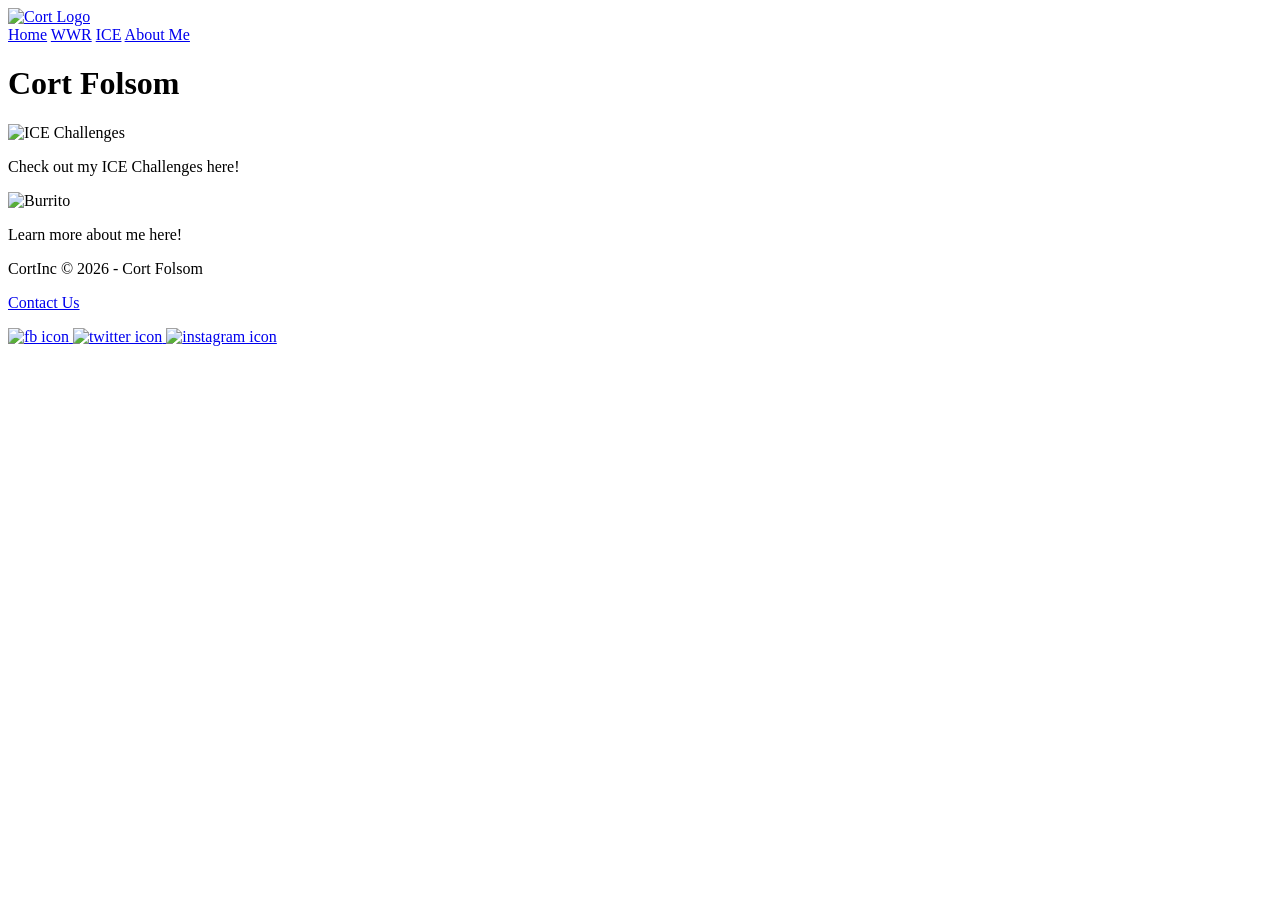
==== commit 9625483d: "Fixing a mistake" ====
--- a/index.html
+++ b/index.html
@@ -1,219 +1,51 @@
 <!DOCTYPE html>
 <html lang="en">
 <head>
-  <meta charset="UTF-8">
-  <meta name="viewport" content="width=device-width, initial-scale=1.0">
-  <title>FoundIt | Lost & Found</title>
-  <link rel="stylesheet" href="styles.css">
+    <meta charset="UTF-8">
+    <meta name="viewport" content="width=device-width, initial-scale=1.0">
+    <title> Cort's Portal Page | Home </title>
+    <link rel="stylesheet" href="portal.css">
 </head>
 
 <body>
-  <header>
-    <a id="logo link" href="index.html">
-            <img class="logo" src="FoundIt_logo.png" alt="FoundIt Logo">
-    </a>
-    <nav>
-      <a href="#">Home</a>
-      <a href="#items">Browse Items</a>
-      <a href="#about">About</a>
-    </nav>
-  </header>
+    <header>
+        <a id="logo-link" href="index.html">
+            <img class="logo" src="Website_logo.png" alt="Cort Logo">
+        </a>
+        <nav>
+            <a href="index.html">Home</a>
+            <a href="*">WWR</a>
+            <a href="*">ICE</a>
+            <a href="*">About Me</a>
+        </nav>
+        
+    </header>
+    <main>
+        <h1>Cort Folsom</h1>
+        <div id ="ice-box">
+            <img id="ice-img" src="ice-landscape.jpg" alt="ICE Challenges">
+        </div>
+        <p>Check out my ICE Challenges here!</p>
 
-  <section class="hero">
-    <h1>Lost something?</h1>
-    <h2>Let's help you find it.</h2>
-    <p>
-      Search for missing belongings or report something
-      you've found. Together, we can get items back home.
-    </p>
+        <div id ="about-me-box">
+            <img id="burrito-img" src="burrito-cort.jpg" alt="Burrito">
+        </div>
+        <p>Learn more about me here!</p>
+    </main>
 
-    <form class="search-bar" id="searchForm">
-      <input
-        type="search"
-        id="searchInput"
-        placeholder="Try keys, wallet, backpack..."
-        aria-label="Search lost and found items"
-      >
-      <button class="search-button" type="submit">
-        Search Items
-      </button>
-    </form>
-
-    <div class="actions">
-      <button class="lost-button" type="button"
-        onclick="reportItem('lost')">
-        + Report Lost Item
-      </button>
-      <button class="found-button" type="button"
-        onclick="reportItem('found')">
-        + Report Found Item
-      </button>
-    </div>
-  </section>
-
-  <main>
-    <section id="items">
-      <div class="section-heading">
-        <h2>Recently Reported Items</h2>
-        <p>See if someone has reported your missing item.</p>
-      </div>
-
-      <div class="filters">
-        <button class="filter-button active"
-          data-filter="all">All Items</button>
-        <button class="filter-button"
-          data-filter="lost">Lost</button>
-        <button class="filter-button"
-          data-filter="found">Found</button>
-      </div>
-
-      <div class="items-grid" id="itemsGrid">
-
-        <article class="item-card"
-          data-status="lost"
-          data-search="car keys black library">
-          <div class="item-image">
-            <img src="Keys.JPG" alt="Blue car keys">
-          </div>
-          <div class="item-info">
-            <span class="status lost">Lost</span>
-            <h3>Car Keys</h3>
-            <p>📍 Library · Oct 18</p>
-          </div>
-        </article>
-
-        <article class="item-card"
-          data-status="found"
-          data-search="blue backpack student center">
-          <div class="item-image">
-            <img src="Backpack.png" alt="Blue backpack">
-          </div>
-          <div class="item-info">
-            <span class="status found">Found</span>
-            <h3>Blue Backpack</h3>
-            <p>📍 Student Center · Oct 18</p>
-          </div>
-        </article>
-
-        <article class="item-card"
-          data-status="lost"
-          data-search="house key wooden table">
-          <div class="item-image">
-            <img src="House_Key.png" alt="Silver house key">
-          </div>
-          <div class="item-info">
-            <span class="status lost">Lost</span>
-            <h3>House Key</h3>
-            <p>📍 Parking Lot · Oct 17</p>
-          </div>
-        </article>
-
-        <article class="item-card"
-          data-status="found"
-          data-search="wallet brown cafeteria">
-          <div class="item-image">
-            <img src="Wallet.png" alt="Wallet">
-          </div>
-          <div class="item-info">
-            <span class="status found">Found</span>
-            <h3>Wallet</h3>
-            <p>📍 Cafeteria · Oct 16</p>
-          </div>
-        </article>
-
-      </div>
-    </section>
-
-    <section class="callout" id="about">
-      <h2>Every item has a way home. ❤️</h2>
-      <p>
-        Found something that doesn't belong to you?
-        Post it here and help reunite someone with
-        an item they thought was gone forever.
-      </p>
-    </section>
-  </main>
-
-  <footer>
-    <p>FoundIt — A community-powered lost and found</p>
-    <p>&copy; 2026 FoundIt. All rights reserved.</p>
-  </footer>
-
-  <script>
-    const searchForm = document.getElementById("searchForm");
-    const searchInput = document.getElementById("searchInput");
-    const cards = [...document.querySelectorAll(".item-card")];
-    const filterButtons = document.querySelectorAll(".filter-button");
-
-    let activeFilter = "all";
-
-    function updateItems() {
-      const query = searchInput.value.trim().toLowerCase();
-      let visibleCount = 0;
-
-      cards.forEach(card => {
-        const matchesSearch =
-          card.dataset.search.includes(query) ||
-          card.innerText.toLowerCase().includes(query);
-
-        const matchesFilter =
-          activeFilter === "all" ||
-          card.dataset.status === activeFilter;
-
-        const visible = matchesSearch && matchesFilter;
-        card.hidden = !visible;
-
-        if (visible) visibleCount++;
-      });
-
-      let emptyMessage = document.getElementById("emptyMessage");
-
-      if (!visibleCount) {
-        if (!emptyMessage) {
-          emptyMessage = document.createElement("p");
-          emptyMessage.id = "emptyMessage";
-          emptyMessage.className = "empty-message";
-          emptyMessage.textContent =
-            "No matching items found. Try another search.";
-
-          document.getElementById("itemsGrid")
-            .appendChild(emptyMessage);
-        }
-      } else if (emptyMessage) {
-        emptyMessage.remove();
-      }
-    }
-
-    searchForm.addEventListener("submit", event => {
-      event.preventDefault();
-      updateItems();
-
-      document.getElementById("items")
-        .scrollIntoView({ behavior: "smooth" });
-    });
-
-    searchInput.addEventListener("input", updateItems);
-
-    filterButtons.forEach(button => {
-      button.addEventListener("click", () => {
-        activeFilter = button.dataset.filter;
-
-        filterButtons.forEach(item =>
-          item.classList.toggle("active", item === button)
-        );
-
-        updateItems();
-      });
-    });
-
-    function reportItem(type) {
-      alert(
-        "The " + type + " item reporting form will go here. " +
-        "This is a placeholder for the prototype."
-      );
-    }
-  </script>
+    </footer><p>CortInc &copy; 2026 - Cort Folsom</p>
+    <p><a href="contactus.html">Contact Us</a></p>
+    <div class="social">
+        <a href="https://facebook.com" target="_blank">
+            <img src="facebook.png"  alt="fb icon">
+        </a>
+        <a href="https://twitter.com" target="_blank">
+            <img src="twitter.png" alt="twitter icon">
+        </a>
+        <a href="https://instagram.com" target="_blank">
+            <img src="instagram.png" alt="instagram icon">
+        </a>
+    </footer>
 </body>
-</html>
-
-    
+</main>
+</html>
